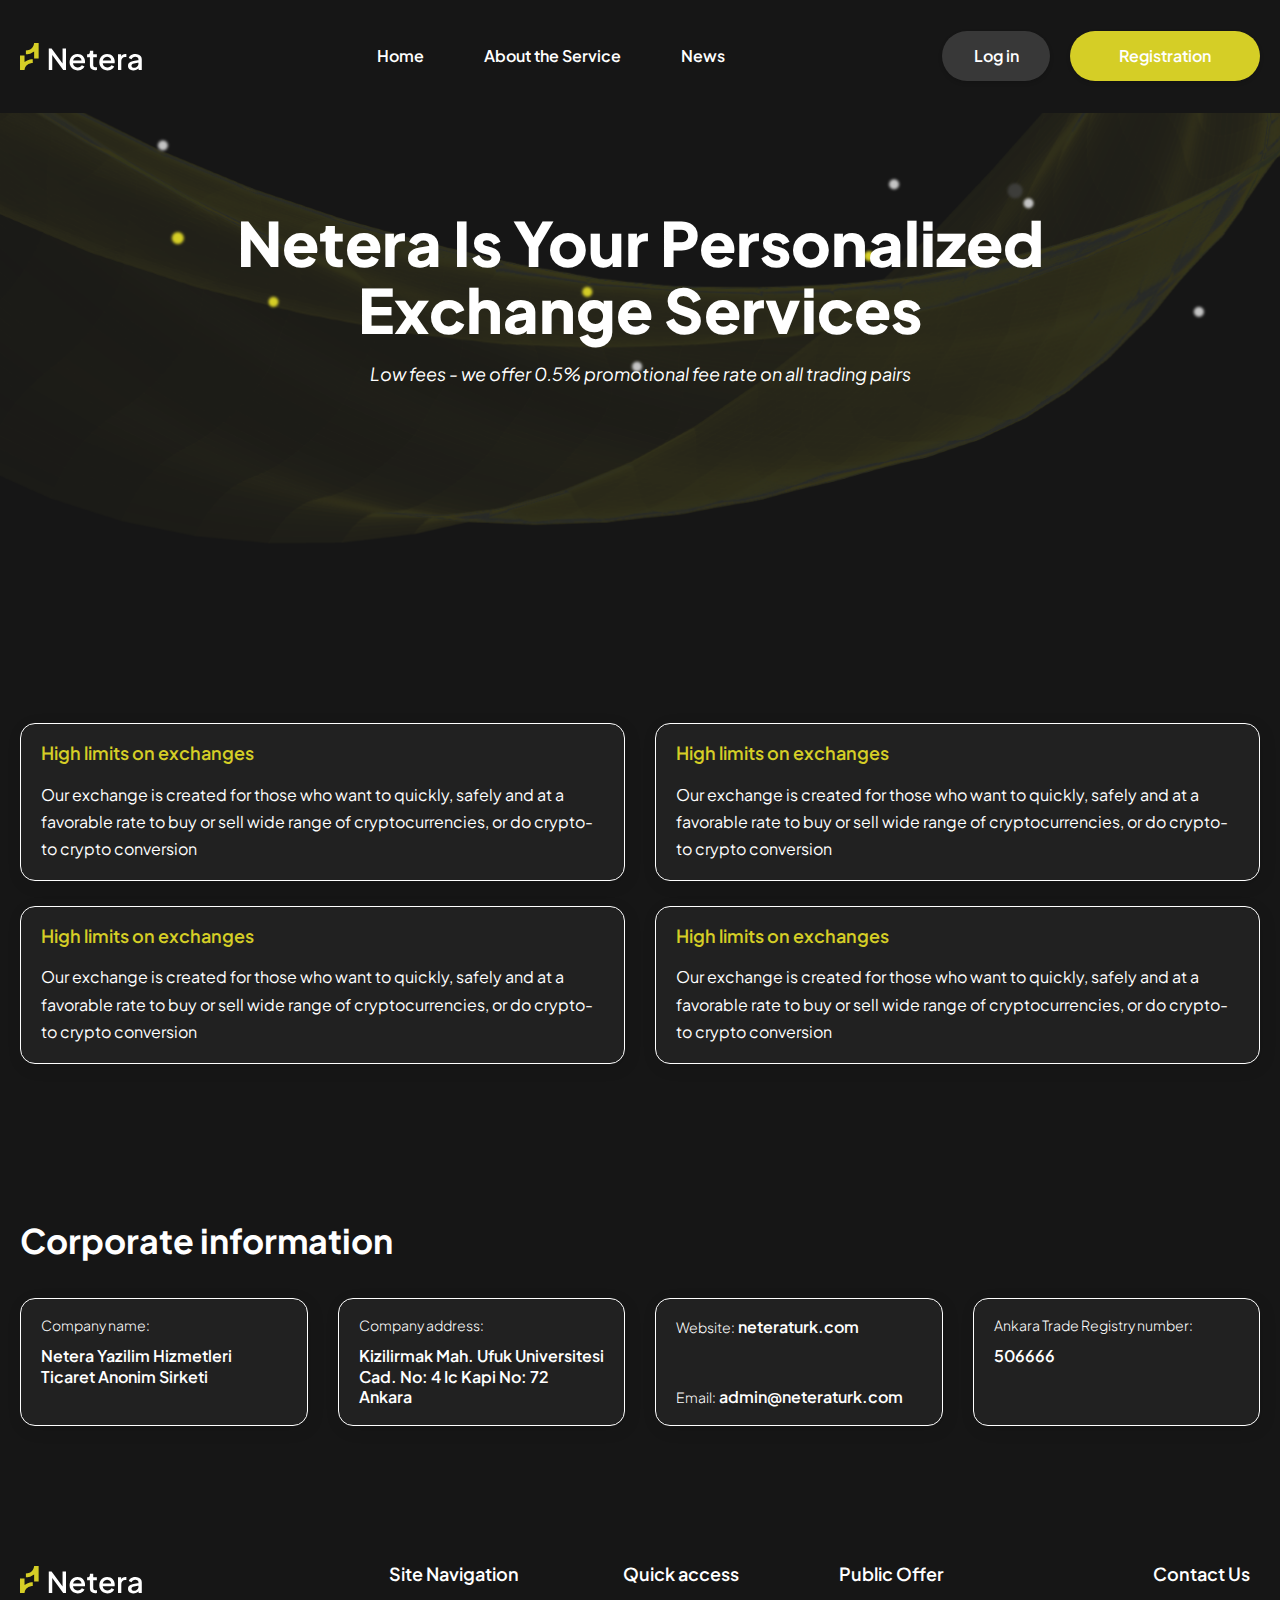
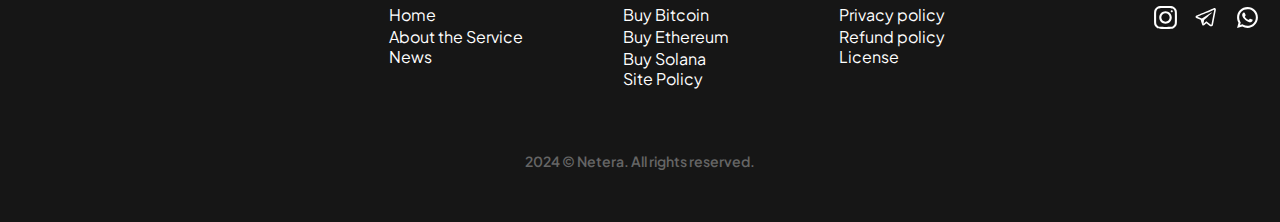
==== about.html @ 4fa1f3eb "first commit" ====
<!DOCTYPE html>

<head>
    <title>Netera</title>
    <meta name="viewport" content="width=device-width initial-scale=1.0 shrink-to-fit=no" charset="utf-8">
    <meta name="description" content="">

    <link rel="canonical" href="" />
    <link rel="stylesheet" href="assets/css/font.css">
    <link rel="stylesheet" href="assets/css/style.css">
</head>

<body>
    <header class="header nav-block">
        <div class="container">
            <div class="header__wrap w-100 d-flex al-center jc-sb">
                <a class="logo d-flex al-center" href="/">
                    <img src="assets/images/logo/logo.svg" title="" alt="" class="logo-img" />
                </a>
                <div class="menu-wrap">
                    <a href="/index.html" class="logo visible-m">
                        <img src="assets/images/logo/logo.svg" title="" alt="" class="logo-pic">
                    </a>

                    <div class="menu__inner d-flex jc-sb">
                        <nav class="menu">
                            <ul class="menu-list d-flex al-center">
                                <li class="menu-item"><a href="/index.html" class="menu-item__link">Home</a></li>
                                <li class="menu-item"><a href="/about.html" class="menu-item__link">About the
                                        Service</a>
                                </li>
                                <li class="menu-item"><a href="/news.html" class="menu-item__link">News</a></li>
                            </ul>
                        </nav>
                        <div class="header__nav-close header-close">
                            <span class="header__nav-close-line close-line"></span>
                            <span class="header__nav-close-line close-line"></span>
                        </div>
                    </div>
                    <div class="btns-wrap visible-m">
                        <a href="/login.html" class="btn btn-login">
                            Log in
                        </a>
                        <a href="/registration.html" class="btn btn--yellow">
                            Registration
                        </a>
                    </div>
                </div>
                <div class="btns-wrap hidden-m">
                    <a href="/login.html" class="btn btn-login">
                        Log in
                    </a>
                    <a href="/registration.html" class="btn btn--yellow">
                        Registration
                    </a>
                </div>
                <div class="header__burger burger">
                    <span></span>
                </div>
            </div>
        </div>
    </header>

    <main class="page page-about">
        <section class="section section-top">
            <div class="container">
                <div class="section-top__inner">
                    <h1 class="section-top__title">Netera is your personalized
                        exchange services</h1>
                    <div class="section-top__text">
                        Low fees - we offer 0.5% promotional fee rate on all trading pairs
                    </div>
                </div>
            </div>
        </section>

        <section class="section section-info">
            <div class="container">
                <div class="section-info__inner info-wrap">
                    <div class="info-item card-transparent">
                        <div class="info-item__title">
                            High limits on exchanges
                        </div>
                        <div class="info-item__text">
                            Our exchange is created for those who want to quickly, safely and at a favorable rate to buy
                            or sell wide range of cryptocurrencies, or do crypto-to crypto conversion
                        </div>
                    </div>
                    <div class="info-item card-transparent">
                        <div class="info-item__title">
                            High limits on exchanges
                        </div>
                        <div class="info-item__text">
                            Our exchange is created for those who want to quickly, safely and at a favorable rate to buy
                            or sell wide range of cryptocurrencies, or do crypto-to crypto conversion
                        </div>
                    </div>
                    <div class="info-item card-transparent">
                        <div class="info-item__title">
                            High limits on exchanges
                        </div>
                        <div class="info-item__text">
                            Our exchange is created for those who want to quickly, safely and at a favorable rate to buy
                            or sell wide range of cryptocurrencies, or do crypto-to crypto conversion
                        </div>
                    </div>
                    <div class="info-item card-transparent">
                        <div class="info-item__title">
                            High limits on exchanges
                        </div>
                        <div class="info-item__text">
                            Our exchange is created for those who want to quickly, safely and at a favorable rate to buy
                            or sell wide range of cryptocurrencies, or do crypto-to crypto conversion
                        </div>
                    </div>
                </div>
            </div>
        </section>


        <section class="section section-company-info">
            <div class="container">
                <div class="section-company-info__inner">
                    <div class="title-wrap">
                        <div class="title">
                            Corporate information
                        </div>
                    </div>
                    <div class="company-info-wrap">
                        <div class="company-info-item card-transparent">
                            <span class="company-info-item__title">
                                Company name:
                            </span>
                            Netera Yazilim Hizmetleri
                            Ticaret Anonim Sirketi
                        </div>
                        <div class="company-info-item card-transparent">
                            <span class="company-info-item__title">
                                Company address:
                            </span>
                            Kizilirmak Mah. Ufuk Universitesi Cad. No: 4 Ic Kapi No: 72 Ankara
                        </div>
                        <div class="company-info-item card-transparent">
                            <p> <span class="company-info-item__title">Website:</span> neteraturk.com</p>
                            <p> <span class="company-info-item__title">Email:</span> admin@neteraturk.com</p>
                        </div>
                        <div class="company-info-item card-transparent">
                            <span class="company-info-item__title">
                                Ankara Trade Registry number:
                            </span>
                            506666
                        </div>
                    </div>
                </div>
            </div>
        </section>
    </main>

    <footer>
        <div class="container">
            <div class="footer__wrap w-100 d-flex jc-sb">
                <a class="logo" href="/">
                    <img src="assets/images/logo/logo.svg" title="" alt="" class="logo-img" />
                </a>
                <div class="footer__inner d-flex jc-sb">
                    <div class="footer-menu">
                        <div class="footer-menu__title">
                            Site Navigation
                        </div>
                        <ul class="menu-lis">
                            <li class="menu-item"><a href="/index.html" class="menu-item__link">Home</a></li>
                            <li class="menu-item"><a href="/about.html" class="menu-item__link">About the Service</a>
                            </li>
                            <li class="menu-item"><a href="/news.html" class="menu-item__link">News</a></li>
                        </ul>
                    </div>
                    <div class="footer-menu">
                        <div class="footer-menu__title">
                            Quick access
                        </div>
                        <ul class="menu-lis">
                            <li class="menu-item"><a href="" class="menu-item__link"> Buy Bitcoin</a></li>
                            <li class="menu-item"><a href="" class="menu-item__link"> Buy Ethereum</a></li>
                            <li class="menu-item"><a href="" class="menu-item__link"> Buy Solana</a></li>
                            <li class="menu-item"><a href="" class="menu-item__link">Site Policy</a></li>
                        </ul>
                    </div>
                    <div class="footer-menu">
                        <div class="footer-menu__title">
                            Public Offer
                        </div>
                        <ul class="menu-list">
                            <li class="menu-item"><a href="" class="menu-item__link">Privacy policy</a></li>
                            <li class="menu-item"><a href="" class="menu-item__link">Refund policy</a></li>
                            <li class="menu-item"><a href="" class="menu-item__link">License</a></li>
                        </ul>
                    </div>
                </div>
                <div class="socials-links">
                    <div class="socials-links__title footer-menu__title">
                        Contact Us
                    </div>
                    <div class="socials-links__inner d-flex">
                        <a target="_blank" href="" class="social-link__item">
                            <svg width="25" height="25" viewBox="0 0 25 25" fill="none"
                                xmlns="http://www.w3.org/2000/svg">
                                <path fill-rule="evenodd" clip-rule="evenodd"
                                    d="M12.5 18.75C15.9518 18.75 18.75 15.9518 18.75 12.5C18.75 9.04822 15.9518 6.25 12.5 6.25C9.04822 6.25 6.25 9.04822 6.25 12.5C6.25 15.9518 9.04822 18.75 12.5 18.75ZM12.5 16.6667C14.8011 16.6667 16.6667 14.8011 16.6667 12.5C16.6667 10.1988 14.8011 8.33333 12.5 8.33333C10.1988 8.33333 8.33333 10.1988 8.33333 12.5C8.33333 14.8011 10.1988 16.6667 12.5 16.6667Z"
                                     />
                                <path
                                    d="M18.7499 5.20837C18.1746 5.20837 17.7083 5.67475 17.7083 6.25004C17.7083 6.82533 18.1746 7.29171 18.7499 7.29171C19.3252 7.29171 19.7916 6.82533 19.7916 6.25004C19.7916 5.67475 19.3252 5.20837 18.7499 5.20837Z"
                                     />
                                <path fill-rule="evenodd" clip-rule="evenodd"
                                    d="M1.72296 4.45419C1.04175 5.79114 1.04175 7.5413 1.04175 11.0416V13.9583C1.04175 17.4586 1.04175 19.2088 1.72296 20.5457C2.32216 21.7217 3.27829 22.6779 4.45431 23.277C5.79126 23.9583 7.54143 23.9583 11.0417 23.9583H13.9584C17.4587 23.9583 19.2089 23.9583 20.5458 23.277C21.7219 22.6779 22.678 21.7217 23.2772 20.5457C23.9584 19.2088 23.9584 17.4586 23.9584 13.9583V11.0416C23.9584 7.5413 23.9584 5.79114 23.2772 4.45419C22.678 3.27817 21.7219 2.32204 20.5458 1.72283C19.2089 1.04163 17.4587 1.04163 13.9584 1.04163H11.0417C7.54143 1.04163 5.79126 1.04163 4.45431 1.72283C3.27829 2.32204 2.32216 3.27817 1.72296 4.45419ZM13.9584 3.12496H11.0417C9.25721 3.12496 8.04409 3.12658 7.10641 3.20319C6.19304 3.27781 5.72596 3.41307 5.40012 3.57909C4.61611 3.97857 3.9787 4.61599 3.57922 5.4C3.4132 5.72583 3.27794 6.19292 3.20331 7.10629C3.12671 8.04397 3.12508 9.25708 3.12508 11.0416V13.9583C3.12508 15.7429 3.12671 16.9559 3.20331 17.8936C3.27794 18.807 3.4132 19.2741 3.57922 19.6C3.9787 20.3839 4.61611 21.0213 5.40012 21.4208C5.72596 21.5868 6.19304 21.7221 7.10641 21.7967C8.04409 21.8733 9.25721 21.875 11.0417 21.875H13.9584C15.743 21.875 16.956 21.8733 17.8937 21.7967C18.8072 21.7221 19.2742 21.5868 19.6001 21.4208C20.384 21.0213 21.0214 20.3839 21.4209 19.6C21.587 19.2741 21.7223 18.807 21.7969 17.8936C21.8734 16.9559 21.8751 15.7429 21.8751 13.9583V11.0416C21.8751 9.25708 21.8734 8.04397 21.7969 7.10629C21.7223 6.19292 21.587 5.72583 21.4209 5.4C21.0214 4.61599 20.384 3.97857 19.6001 3.57909C19.2742 3.41307 18.8072 3.27781 17.8937 3.20319C16.956 3.12658 15.743 3.12496 13.9584 3.12496Z"
                                     />
                            </svg>

                        </a>
                        <a target="_blank" href="" class="social-link__item">
                            <svg width="25" height="25" viewBox="0 0 25 25" fill="none"
                                xmlns="http://www.w3.org/2000/svg">
                                <path
                                    d="M20.3675 3.12194C20.105 3.13415 19.8579 3.21044 19.6381 3.29589H19.6351C19.4123 3.38439 18.3533 3.82995 16.7451 4.50438C15.1368 5.18187 13.0494 6.06078 10.9772 6.93358C6.83906 8.67614 2.77106 10.3912 2.77106 10.3912L2.81989 10.3729C2.81989 10.3729 2.53913 10.4645 2.24616 10.6659C2.09662 10.7635 1.93183 10.8978 1.7884 11.1084C1.64496 11.319 1.529 11.6424 1.57172 11.9751C1.64191 12.5397 2.00812 12.8784 2.27057 13.0646C2.53608 13.2538 2.78937 13.3423 2.78937 13.3423H2.79548L6.61017 14.6271C6.78107 15.1764 7.77289 18.4357 8.01093 19.1864C8.15131 19.635 8.28864 19.9158 8.45954 20.1294C8.54194 20.2392 8.63959 20.3308 8.75556 20.404C8.80134 20.4315 8.85016 20.4529 8.89899 20.4712C8.91425 20.4803 8.92951 20.4834 8.94782 20.4864L8.90815 20.4773C8.92035 20.4803 8.92951 20.4895 8.93866 20.4925C8.96918 20.5017 8.99054 20.5048 9.03022 20.5109C9.63447 20.694 10.1197 20.3186 10.1197 20.3186L10.1472 20.2972L12.3994 18.2464L16.1744 21.1426L16.2598 21.1792C17.0472 21.524 17.8437 21.3318 18.2648 20.993C18.689 20.6512 18.8538 20.2148 18.8538 20.2148L18.8813 20.1446L21.7988 5.20019C21.8812 4.83092 21.9025 4.48607 21.811 4.15038C21.7194 3.81469 21.4844 3.50036 21.2006 3.33251C20.9138 3.16161 20.6299 3.10973 20.3675 3.12194ZM20.2882 4.72411C20.2851 4.77294 20.2943 4.76684 20.2729 4.86144V4.8706L17.3829 19.6594C17.3707 19.6808 17.3493 19.7266 17.2913 19.7723C17.2303 19.8212 17.1815 19.8517 16.9282 19.751L12.3109 16.2109L9.52155 18.753L10.1075 15.0116C10.1075 15.0116 17.3402 8.27025 17.6514 7.98034C17.9627 7.69042 17.859 7.62938 17.859 7.62938C17.8803 7.27538 17.389 7.52563 17.389 7.52563L7.87665 13.4186L7.8736 13.4033L3.31428 11.8683V11.8652C3.31122 11.8652 3.30512 11.8622 3.30207 11.8622C3.30512 11.8622 3.32648 11.853 3.32648 11.853L3.3509 11.8408L3.37531 11.8317C3.37531 11.8317 7.44636 10.1166 11.5845 8.37401C13.6567 7.50121 15.7441 6.6223 17.3493 5.94481C18.9545 5.27038 20.1417 4.77599 20.2088 4.74853C20.2729 4.72411 20.2424 4.72411 20.2882 4.72411Z"
                                     />
                            </svg>

                        </a>
                        <a target="_blank" href="" class="social-link__item">
                            <svg width="25" height="25" viewBox="0 0 25 25" fill="none"
                                xmlns="http://www.w3.org/2000/svg">
                                <g clip-path="url(#clip0_49_13)">
                                    <path
                                        d="M7.55514 19.2646L8.30931 19.7052C9.58112 20.447 11.0276 20.8364 12.4999 20.8334C14.1481 20.8334 15.7593 20.3446 17.1297 19.429C18.5001 18.5133 19.5682 17.2118 20.1989 15.6891C20.8297 14.1664 20.9947 12.4908 20.6731 10.8743C20.3516 9.25778 19.5579 7.77292 18.3925 6.60748C17.2271 5.44205 15.7422 4.64837 14.1257 4.32683C12.5092 4.00529 10.8336 4.17031 9.3109 4.80104C7.78819 5.43177 6.4867 6.49988 5.57102 7.87029C4.65534 9.2407 4.1666 10.8519 4.1666 12.5C4.1666 13.9959 4.55931 15.4302 5.29577 16.6917L5.73535 17.4459L5.05514 19.9469L7.55514 19.2646ZM2.08743 22.9167L3.49577 17.7417C2.56778 16.1509 2.08024 14.3417 2.08327 12.5C2.08327 6.74692 6.74681 2.08337 12.4999 2.08337C18.2531 2.08337 22.9166 6.74692 22.9166 12.5C22.9166 18.2532 18.2531 22.9167 12.4999 22.9167C10.6591 22.9197 8.85062 22.4325 7.26035 21.5052L2.08743 22.9167ZM8.74056 7.61254C8.88014 7.60212 9.02077 7.60212 9.16035 7.60837C9.2166 7.61254 9.27285 7.61879 9.3291 7.62504C9.49472 7.64379 9.67702 7.74483 9.73847 7.88442C10.0489 8.58858 10.351 9.29796 10.6426 10.0094C10.7072 10.1677 10.6687 10.3709 10.5458 10.5688C10.4612 10.7026 10.3698 10.832 10.2718 10.9563C10.1541 11.1073 9.90097 11.3844 9.90097 11.3844C9.90097 11.3844 9.79785 11.5073 9.83743 11.6605C9.85202 11.7188 9.89993 11.8032 9.94368 11.874L10.0051 11.973C10.2718 12.4177 10.6301 12.8688 11.0676 13.2938C11.1926 13.4146 11.3145 13.5386 11.4458 13.6542C11.9333 14.0844 12.4853 14.4355 13.0812 14.6959L13.0864 14.698C13.1749 14.7365 13.2197 14.7573 13.3489 14.8125C13.4135 14.8396 13.4801 14.8636 13.5478 14.8813C13.6178 14.8991 13.6915 14.8958 13.7596 14.8716C13.8276 14.8475 13.887 14.8038 13.9301 14.7459C14.6843 13.8323 14.7531 13.773 14.7593 13.773V13.775C14.8117 13.7262 14.8739 13.6891 14.9419 13.6663C15.0098 13.6434 15.0818 13.6354 15.1531 13.6427C15.2156 13.6469 15.2791 13.6584 15.3374 13.6844C15.8906 13.9375 16.7958 14.3323 16.7958 14.3323L17.402 14.6042C17.5041 14.6532 17.5968 14.7688 17.5999 14.8802C17.6041 14.95 17.6103 15.0625 17.5864 15.2688C17.5531 15.5386 17.4718 15.8625 17.3906 16.0323C17.3349 16.1482 17.2611 16.2544 17.1718 16.3469C17.0667 16.4573 16.9516 16.5577 16.8281 16.6469C16.7853 16.6791 16.7419 16.7103 16.6978 16.7407C16.5683 16.8229 16.4352 16.8993 16.2989 16.9698C16.0307 17.1123 15.7345 17.1941 15.4312 17.2094C15.2385 17.2198 15.0458 17.2344 14.852 17.224C14.8437 17.224 14.2603 17.1334 14.2603 17.1334C12.7794 16.7438 11.4097 16.0141 10.2603 15.0021C10.0249 14.7948 9.80722 14.5719 9.58431 14.35C8.65722 13.4282 7.95722 12.4334 7.53222 11.4938C7.31469 11.0326 7.19719 10.5307 7.18743 10.0209C7.18314 9.38843 7.38988 8.77261 7.77493 8.27087C7.85097 8.17296 7.92285 8.07087 8.04681 7.95317C8.1791 7.82817 8.26243 7.7615 8.35306 7.71567C8.47355 7.65528 8.605 7.61985 8.73952 7.6115L8.74056 7.61254Z"
                                         />
                                </g>
                                <defs>
                                    <clipPath id="clip0_49_13">
                                        <rect width="25" height="25"  />
                                    </clipPath>
                                </defs>
                            </svg>
                        </a>
                    </div>
                </div>
            </div>
            <div class="copyrights">
                2024 © Netera. All rights reserved.
            </div>
        </div>
    </footer>


    <script src="https://ajax.googleapis.com/ajax/libs/jquery/2.2.0/jquery.min.js"></script>
    <script type="text/javascript" src="assets/js/script.js"></script>

</body>

</html>
---- assets/css/font.css ----
/* plus-jakarta-sans-300 - latin */
@font-face {
  font-display: swap; /* Check https://developer.mozilla.org/en-US/docs/Web/CSS/@font-face/font-display for other options. */
  font-family: 'Plus Jakarta Sans';
  font-style: normal;
  font-weight: 300;
  src: url('../fonts/plus-jakarta-sans-v8-latin-300.woff2') format('woff2'); /* Chrome 36+, Opera 23+, Firefox 39+, Safari 12+, iOS 10+ */
}
/* plus-jakarta-sans-300italic - latin */
@font-face {
  font-display: swap; /* Check https://developer.mozilla.org/en-US/docs/Web/CSS/@font-face/font-display for other options. */
  font-family: 'Plus Jakarta Sans';
  font-style: italic;
  font-weight: 300;
  src: url('../fonts/plus-jakarta-sans-v8-latin-300italic.woff2') format('woff2'); /* Chrome 36+, Opera 23+, Firefox 39+, Safari 12+, iOS 10+ */
}
/* plus-jakarta-sans-regular - latin */
@font-face {
  font-display: swap; /* Check https://developer.mozilla.org/en-US/docs/Web/CSS/@font-face/font-display for other options. */
  font-family: 'Plus Jakarta Sans';
  font-style: normal;
  font-weight: 400;
  src: url('../fonts/plus-jakarta-sans-v8-latin-regular.woff2') format('woff2'); /* Chrome 36+, Opera 23+, Firefox 39+, Safari 12+, iOS 10+ */
}
/* plus-jakarta-sans-italic - latin */
@font-face {
  font-display: swap; /* Check https://developer.mozilla.org/en-US/docs/Web/CSS/@font-face/font-display for other options. */
  font-family: 'Plus Jakarta Sans';
  font-style: italic;
  font-weight: 400;
  src: url('../fonts/plus-jakarta-sans-v8-latin-italic.woff2') format('woff2'); /* Chrome 36+, Opera 23+, Firefox 39+, Safari 12+, iOS 10+ */
}
/* plus-jakarta-sans-500 - latin */
@font-face {
  font-display: swap; /* Check https://developer.mozilla.org/en-US/docs/Web/CSS/@font-face/font-display for other options. */
  font-family: 'Plus Jakarta Sans';
  font-style: normal;
  font-weight: 500;
  src: url('../fonts/plus-jakarta-sans-v8-latin-500.woff2') format('woff2'); /* Chrome 36+, Opera 23+, Firefox 39+, Safari 12+, iOS 10+ */
}
/* plus-jakarta-sans-600 - latin */
@font-face {
  font-display: swap; /* Check https://developer.mozilla.org/en-US/docs/Web/CSS/@font-face/font-display for other options. */
  font-family: 'Plus Jakarta Sans';
  font-style: normal;
  font-weight: 600;
  src: url('../fonts/plus-jakarta-sans-v8-latin-600.woff2') format('woff2'); /* Chrome 36+, Opera 23+, Firefox 39+, Safari 12+, iOS 10+ */
}
/* plus-jakarta-sans-700 - latin */
@font-face {
  font-display: swap; /* Check https://developer.mozilla.org/en-US/docs/Web/CSS/@font-face/font-display for other options. */
  font-family: 'Plus Jakarta Sans';
  font-style: normal;
  font-weight: 700;
  src: url('../fonts/plus-jakarta-sans-v8-latin-700.woff2') format('woff2'); /* Chrome 36+, Opera 23+, Firefox 39+, Safari 12+, iOS 10+ */
}
/* plus-jakarta-sans-700italic - latin */
@font-face {
  font-display: swap; /* Check https://developer.mozilla.org/en-US/docs/Web/CSS/@font-face/font-display for other options. */
  font-family: 'Plus Jakarta Sans';
  font-style: italic;
  font-weight: 700;
  src: url('../fonts/plus-jakarta-sans-v8-latin-700italic.woff2') format('woff2'); /* Chrome 36+, Opera 23+, Firefox 39+, Safari 12+, iOS 10+ */
}
/* plus-jakarta-sans-800 - latin */
@font-face {
  font-display: swap; /* Check https://developer.mozilla.org/en-US/docs/Web/CSS/@font-face/font-display for other options. */
  font-family: 'Plus Jakarta Sans';
  font-style: normal;
  font-weight: 800;
  src: url('../fonts/plus-jakarta-sans-v8-latin-800.woff2') format('woff2'); /* Chrome 36+, Opera 23+, Firefox 39+, Safari 12+, iOS 10+ */
}
---- assets/css/style.css ----
@charset "UTF-8";
* {
  -webkit-box-sizing: border-box;
          box-sizing: border-box;
  outline: none;
}

html {
  width: 100%;
  scroll-behavior: smooth;
}

body {
  width: 100%;
  margin: 0;
  overflow-x: hidden;
  font-family: 'Plus Jakarta Sans';
  font-size: 16px;
  font-weight: 400;
  line-height: 20.16px;
  color: #FFFFFF;
  background-color: #161616;
}

ul {
  margin: 0;
  padding: 0;
}

ul li {
  margin: 0;
  padding: 0;
  list-style-type: none;
}

h1,
h2 {
  margin: 0;
}

a {
  text-decoration: none;
  outline: none;
  width: -webkit-fit-content;
  width: -moz-fit-content;
  width: fit-content;
  cursor: pointer;
}

input {
  -webkit-appearance: none;
}

input::-webkit-outer-spin-button,
input::-webkit-inner-spin-button {
  -webkit-appearance: none;
  margin: 0;
}

p {
  margin: 0;
}

img {
  max-width: 100%;
  height: auto;
  display: block;
}

h1,
h2,
h3 {
  margin: 0;
}

/* common */
.container {
  width: 100%;
  max-width: 1280px;
  margin: 0 auto;
  padding: 0 20px;
}

.section {
  padding: 78px 0;
  margin: -1px;
}

.theme-light {
  background-color: #F7F8F9;
  color: #000000;
}

.theme-colored {
  background-color: #f7f8f9;
  color: #000000;
}

.d-flex {
  display: -webkit-box;
  display: -ms-flexbox;
  display: flex;
  -ms-flex-wrap: wrap;
  flex-wrap: wrap;
}

.al-center {
  align-items: center;
  -webkit-box-align: center;
  -ms-flex-align: center;
}

.jc-sb {
  justify-content: space-between;
  -webkit-box-pack: justify;
  -ms-flex-pack: justify;
}

.jc-center {
  justify-content: center;
  -webkit-box-pack: center;
  -ms-flex-pack: center;
}

.jc-end {
  -webkit-box-pack: end;
  -ms-flex-pack: end;
  justify-content: flex-end;
}

.w-100 {
  width: 100%;
}

.visible-m {
  display: none !important;
}

.title-wrap {
  margin-bottom: 35px;
}

.title {
  font-size: 34px;
  font-weight: 700;
  line-height: 42.84px;
  font-size: 30px;
  font-size: max(1.875rem, min(2.74vw, 2.125rem));
  line-height: 130%;
}

.subtitle {
  font-size: 14px;
  font-style: italic;
  font-weight: 700;
  line-height: 17.64px;
  text-align: center;
  color: #D5CE26;
  border: none;
  border-radius: 15px;
  padding: 6px;
  width: 190px;
  margin-bottom: 22px;
  background-color: #DBD99396;
}

/* .btn-wrap {
    padding: 40px 0 70px;
  } */
.btn {
  font-size: 16px;
  font-weight: 600;
  line-height: 20.16px;
  text-align: center;
  padding: 15px 30px;
  border: none;
  border-radius: 40px;
  width: -webkit-fit-content;
  width: -moz-fit-content;
  width: fit-content;
  cursor: pointer;
  -webkit-transition: all 0.2s;
  transition: all 0.2s;
  display: -webkit-box;
  display: -ms-flexbox;
  display: flex;
  -webkit-box-pack: center;
      -ms-flex-pack: center;
          justify-content: center;
  -webkit-box-align: center;
      -ms-flex-align: center;
          align-items: center;
  overflow: hidden;
  text-overflow: ellipsis;
  white-space: nowrap;
  color: #FFFFFF;
  background-color: #161616;
  -webkit-box-shadow: 0px 2px 4px 0px #00000024;
          box-shadow: 0px 2px 4px 0px #00000024;
  min-width: 190px;
}

.btn--yellow {
  color: #FFFFFF;
  background-color: #D5CE26;
  -webkit-box-shadow: 0px 2px 4px 0px #00000024;
          box-shadow: 0px 2px 4px 0px #00000024;
}

.btn:hover {
  opacity: 0.8;
}

.btn:hover {
  opacity: 0.7;
}

/* common */
/* header */
header {
  position: fixed;
  z-index: 999;
  width: 100%;
  background-color: #161616;
  padding: 32px 0;
}

.logo-img {
  width: 160px;
}

.menu-wrap {
  max-width: 740px;
}

.menu-item:not(:last-child) {
  margin-right: 60px;
}

.menu-item a {
  font-size: 16px;
  font-weight: 600;
  line-height: 20.16px;
  color: #FFFFFF;
  padding: 8px 0;
  display: block;
}

.menu-item a:hover,
.menu-item a.active {
  color: #D5CE26;
}

header .btns-wrap {
  max-width: 318px;
  margin-left: 20px;
  display: -webkit-box;
  display: -ms-flexbox;
  display: flex;
}

.btn-login {
  min-width: 108px;
  background-color: #FFFFFF26;
  margin-right: 20px;
}

/*burger*/
.header__burger {
  display: none;
  width: 48px;
  height: 48px;
  position: relative;
}

.header__burger span {
  position: absolute;
  width: 48px;
  height: 1px;
  background: transparent;
  top: 50%;
  left: 0;
}

.header__burger span:before,
.header__burger span:after {
  content: "";
  width: 48px;
  height: 1px;
  background: #FFFFFF;
  position: absolute;
  left: 0;
}

.header__burger span:before {
  top: -9px;
}

.header__burger span:after {
  bottom: -9px;
}

.header-close {
  display: none;
  width: 30px;
  height: 30px;
  position: absolute;
  top: 36px;
  right: 30px;
  z-index: 11;
  cursor: pointer;
}

.close-line {
  display: block;
  width: 100%;
  height: 1px;
  background-color: #ffffff;
  position: absolute;
  top: 50%;
}

.close-line:first-child {
  -webkit-transform: translateY(-50%) rotate(45deg);
  transform: translateY(-50%) rotate(45deg);
}

.close-line:last-child {
  -webkit-transform: translateY(-50%) rotate(-45deg);
  transform: translateY(-50%) rotate(-45deg);
}

/*==========================page-main===================*/
.section-top {
  padding-bottom: 260px;
  padding-top: 210px;
  background: url(../images/main-page/top-back.png) center no-repeat;
  background-size: cover;
}
.section-top .col-59 img {
  margin-left: auto;
}

.page:not(.page-main) .section-top {
  padding-bottom: 260px;
  padding-top: 210px;
  background: url(../images/top-back.png) center no-repeat;
  background-size: cover;
}

.section-top__title {
  font-size: 61px;
  font-weight: 800;
  line-height: 60.78px;
  color: #FFFFFF;
  text-transform: capitalize;
  font-size: 61px;
  font-size: max(2.20rem, min(4.9vw, 3.82rem));
  line-height: 110%;
}

.section-top__text {
  margin-top: 20px;
  font-size: 20px;
  font-style: italic;
  font-weight: 400;
  line-height: 25.2px;
  font-size: 20px;
  font-size: max(1.125rem, min(1.25vw, 1.25rem));
  line-height: 125%;
}

.btn--crypto {
  margin-top: 48px;
  position: relative;
  padding-right: 60px;
  position: relative;
}
.btn--crypto::after {
  position: absolute;
  display: inline-block;
  content: "";
  width: 40px;
  height: 40px;
  left: auto;
  right: 5px;
  top: 5px;
}
.btn--crypto::after {
  background: url(../images/main-page/bitcoin.svg) center no-repeat;
  background-size: auto;
  border-radius: 50%;
}

.customers__wrap {
  margin-top: 52px;
  gap: 19px;
}

.customers__text {
  font-size: 16px;
  font-weight: 600;
  line-height: 20.16px;
}

.section-tizers {
  padding-top: 0;
  padding-bottom: 0;
}

.tizers-wrap {
  -webkit-transform: translateY(-50%);
          transform: translateY(-50%);
  display: grid;
  gap: 30px;
  grid-template-columns: repeat(auto-fit, minmax(350px, 1fr));
}

.card {
  background: #FFFFFF75;
  -webkit-backdrop-filter: blur(20px);
          backdrop-filter: blur(20px);
  padding: 38px 24px;
  border-radius: 15px;
  -webkit-box-shadow: 2px 4px 15.6px 0px #0000001A;
  box-shadow: 2px 4px 15.6px 0px #0000001A;
}

.tizer-item {
  display: -webkit-box;
  display: -ms-flexbox;
  display: flex;
  -webkit-box-orient: vertical;
  -webkit-box-direction: normal;
      -ms-flex-direction: column;
          flex-direction: column;
}

.tizer-item__title {
  font-size: 18px;
  font-weight: 600;
  line-height: 22.68px;
  margin-top: 14px;
}

.tizer-item__text {
  font-size: 14px;
  font-weight: 300;
  line-height: 23.66px;
  margin-top: 13px;
}

.table-courses {
  width: 100%;
  border-spacing: 0 10px;
  border-collapse: separate;
}
.table-courses tbody tr {
  width: 100%;
  -webkit-transition: -webkit-box-shadow 300ms cubic-bezier(0.4, 0, 0.2, 1) 0ms;
  transition: -webkit-box-shadow 300ms cubic-bezier(0.4, 0, 0.2, 1) 0ms;
  transition: box-shadow 300ms cubic-bezier(0.4, 0, 0.2, 1) 0ms;
  transition: box-shadow 300ms cubic-bezier(0.4, 0, 0.2, 1) 0ms, -webkit-box-shadow 300ms cubic-bezier(0.4, 0, 0.2, 1) 0ms;
  color: black;
  background: white;
  -webkit-box-shadow: #e2e8f0 0px 1px 0px;
          box-shadow: #e2e8f0 0px 1px 0px;
  border-radius: 16px;
}
.table-courses td {
  background-color: #ffffff;
  padding: 16px;
  font-size: 16px;
  line-height: 19px;
  font-weight: normal;
  color: rgba(0, 0, 0, 0.87);
  letter-spacing: 0.01071em;
  display: table-cell;
  vertical-align: inherit;
  border-bottom: 1px solid #e0e0e0;
  text-align: left;
  border: none;
}
.table-courses td:first-child {
  border-top-left-radius: 16px;
  border-bottom-left-radius: 16px;
}
.table-courses td:not(:first-child) {
  text-align: center;
}
.table-courses td:nth-child(3) {
  display: -webkit-box;
  display: -ms-flexbox;
  display: flex;
  -webkit-box-pack: center;
      -ms-flex-pack: center;
          justify-content: center;
}
.table-courses th:not(:first-child) {
  text-align: center;
}
.table-courses td:last-child {
  border-bottom-right-radius: 16px;
  border-top-right-radius: 16px;
}

.table-courses__title {
  font-size: 18px;
  font-weight: 400;
  line-height: 22.68px;
  text-align: center;
  color: #A7A7A7;
  text-align: left;
  padding: 19px 0;
}

.table-courses__pic-wrap {
  max-width: 40px;
}

.table-courses__name-inner {
  margin-left: 16px;
  font-size: 16px;
  line-height: 19px;
  font-weight: normal;
  letter-spacing: 0.01071em;
  color: #64748b;
  display: -webkit-box;
  display: -ms-flexbox;
  display: flex;
  -webkit-box-orient: vertical;
  -webkit-box-direction: normal;
      -ms-flex-direction: column;
          flex-direction: column;
  -webkit-box-pack: justify;
      -ms-flex-pack: justify;
          justify-content: space-between;
}
.table-courses__name-inner span {
  margin-right: 0px;
  font-size: 23px;
  display: block;
  color: #000000;
}

.table-courses__price {
  margin: 0px;
  font-size: 18px;
  line-height: normal;
  color: inherit;
  letter-spacing: 0.00938em;
  font-weight: 600;
}

.table-courses__dinamic {
  margin: 0px;
  font-size: 18px;
  line-height: normal;
  letter-spacing: 0.00938em;
  font-weight: 600;
  width: -webkit-fit-content;
  width: -moz-fit-content;
  width: fit-content;
  padding: 8px 12px;
  border-radius: 8px;
}
.table-courses__dinamic.green {
  background: #ecfdf5;
  color: #10b981;
}
.table-courses__dinamic.red {
  background: #fef2f2;
  color: #ef4444;
}

.section-courses {
  padding-top: 0;
}
.section-courses .btn {
  margin: 48px auto 0;
}

.col-41 {
  width: 41%;
}

.col-59 {
  width: 59%;
}

.section-exchange .btn {
  min-width: 232px;
  margin-top: 54px;
}

.section-exchange__col.col-59 {
  padding-left: 100px;
}

.section-exchange__text {
  font-size: 16px;
  font-style: italic;
  font-weight: 300;
  line-height: 20.16px;
}
.section-exchange__text p:not(:first-child) {
  margin-top: 16px;
}

.plus-items-wrap {
  margin-top: 30px;
}

.plus-item {
  width: -webkit-fit-content;
  width: -moz-fit-content;
  width: fit-content;
}
.plus-item:not(:last-child) {
  margin-right: 40px;
  position: relative;
}
.plus-item:not(:last-child)::after {
  position: absolute;
  display: inline-block;
  content: "";
  width: 1px;
  height: 15px;
  left: auto;
  right: -13px;
  top: 15px;
}
.plus-item:not(:last-child)::after {
  background-color: #FFFFFF;
}

.plus-item__num {
  font-size: 30px;
  font-weight: 700;
  line-height: 37.8px;
  color: #D5CE26;
}
.plus-item__num span {
  font-size: 16px;
  font-style: italic;
  font-weight: 400;
  line-height: 20.16px;
}

.plus-item__name {
  font-size: 16px;
  font-style: italic;
  font-weight: 400;
  line-height: 20.16px;
  margin-top: 3px;
}

.section-buy .customers__wrap {
  margin-top: 40px;
}
.section-buy .col-59 {
  padding-right: 124px;
}
.section-buy .col-59 .btn {
  margin-top: 54px;
}
.section-buy .col-41 {
  background-color: #ffffff;
  padding: 32px 43px;
  border-radius: 15px;
  -webkit-box-shadow: 4px 4px 8px 0px #0000001A;
          box-shadow: 4px 4px 8px 0px #0000001A;
}
.section-buy .col-41 .btns-wrap {
  margin-top: 15px;
}
.section-buy .col-41 .btn {
  width: 100%;
}
.section-buy .col-41 .btn:not(:first-child) {
  margin-top: 10px;
}

.section-buy__text {
  font-size: 16px;
  font-weight: 400;
  line-height: 20.16px;
}

.section-buy__list-wrap {
  margin-top: 37px;
}

.list-done li {
  min-height: 23px;
  padding-left: 32px;
  position: relative;
}
.list-done li::before {
  position: absolute;
  display: inline-block;
  content: "";
  width: 22px;
  height: 22px;
  left: 0;
  right: auto;
  top: 0;
}
.list-done li::before {
  background: url(../images/main-page/done.svg) center no-repeat;
}
.list-done li:not(:first-child) {
  margin-top: 19px;
}

.partners-wrap {
  display: -webkit-box;
  display: -ms-flexbox;
  display: flex;
  -ms-flex-wrap: wrap;
      flex-wrap: wrap;
  -webkit-box-pack: center;
      -ms-flex-pack: center;
          justify-content: center;
  gap: 20px 40px;
}
.partners-wrap .partner-item {
  width: calc((100% - 200px) / 6);
}

.calculate-buy .input-wrap,
.calculate-buy .result-wrap {
  margin-top: 20px;
}

.select-item,
.input-item {
  display: block;
  position: relative;
}

.select__name,
.input__name,
.result__name {
  margin: 0px 0px 16px;
  font-size: 18px;
  font-weight: 500;
  line-height: normal;
  color: inherit;
  letter-spacing: 0.00938em;
}

.input-item__label,
.select-item__label {
  width: -webkit-fit-content;
  width: -moz-fit-content;
  width: fit-content;
  padding: 4px;
  position: absolute;
  background-color: #ffffff;
  left: 15px;
  top: -15px;
  z-index: 2;
  font-size: 15px;
  font-weight: 300;
  line-height: 1.4375em;
  letter-spacing: 0.00938em;
  display: block;
  pointer-events: none;
  color: #b8c0cc;
  white-space: nowrap;
  text-overflow: ellipsis;
  overflow: hidden;
}

input[type="text"],
input[type="tel"],
input[type="email"],
input[type="password"],
input[type="number"],
input[type="search"],
select,
.new-select {
  font-family: 'Plus Jakarta Sans';
  width: 100%;
  height: 63px;
  border: 0.2px solid #babfcb;
  border-radius: 15px;
  padding: 20px;
  font-size: 16px;
  font-weight: 400;
  line-height: 20.16px;
  font-style: normal;
  color: #ffffff;
}

.new-select {
  padding-left: 66px !important;
  position: relative;
  display: -webkit-box;
  display: -ms-flexbox;
  display: flex;
  -webkit-box-align: center;
      -ms-flex-align: center;
          align-items: center;
}
.new-select::before {
  position: absolute;
  content: "";
  top: calc(50% - 17px);
  left: 20px;
  width: 35px;
  height: 35px;
  background: url(../images/icons/pay/bitcoin.svg) no-repeat center;
  background-size: contain;
}

.theme-light input[type="text"],
.theme-light input[type="tel"],
.theme-light input[type="email"],
.theme-light input[type="password"],
.theme-light input[type="number"],
.theme-light input[type="search"],
.theme-light select,
.theme-light .new-select,
.theme-colored input[type="text"],
.theme-colored input[type="tel"],
.theme-colored input[type="email"],
.theme-colored input[type="password"],
.theme-colored input[type="number"],
.theme-colored input[type="search"],
.theme-colored select,
.theme-colored .new-select {
  color: #000000;
}

.new-select {
  cursor: pointer;
}

.new-select:after {
  content: "";
  display: block;
  position: absolute;
  right: 20px;
  top: 29px;
  width: 0;
  height: 0;
  border-left: 6px solid transparent;
  border-right: 6px solid transparent;
  border-top: 5px solid #757575;
}

.new-select.on:after {
  -webkit-transform: rotate(180deg);
          transform: rotate(180deg);
}

.new-select__list {
  position: absolute;
  right: 0;
  top: 66px;
  border: 0.2px solid #FFFFFF;
  border-radius: 15px;
  -webkit-box-shadow: 2px 4px 15.6px 0px #0000001A;
          box-shadow: 2px 4px 15.6px 0px #0000001A;
  cursor: pointer;
  width: 310px;
  max-height: 206px;
  text-align: left;
  z-index: 4;
  background: #ffffff;
  -webkit-user-select: none;
     -moz-user-select: none;
      -ms-user-select: none;
          user-select: none;
  padding: 12px 16px;
  overflow: auto;
  scrollbar-width: none;
  -ms-overflow-style: none;
}
.new-select__list span {
  padding-left: 46px;
}

.with-search .new-select__list {
  overflow: hidden;
}

.new-select__item {
  padding: 16px 0;
}

input[type="text"] {
  word-wrap: break-word;
  word-break: break-all;
}

input::-webkit-input-placeholder {
  font-size: 16px;
  font-weight: 400;
  line-height: 20.16px;
  font-style: italic;
  color: #ACACAC;
}

input:-ms-input-placeholder {
  font-size: 16px;
  font-weight: 400;
  line-height: 20.16px;
  font-style: italic;
  color: #ACACAC;
}

input::-ms-input-placeholder {
  font-size: 16px;
  font-weight: 400;
  line-height: 20.16px;
  font-style: italic;
  color: #ACACAC;
}

input::placeholder {
  font-size: 16px;
  font-weight: 400;
  line-height: 20.16px;
  font-style: italic;
  color: #ACACAC;
}

.password {
  position: relative;
}

.password-control {
  position: absolute;
  top: 64px;
  right: 24px;
  display: inline-block;
  width: 24px;
  height: 24px;
  background: url(../images/icons/view.svg) 0 0 no-repeat;
}

.password-control.view {
  background: url(../images/icons/view-close.svg) 0 0 no-repeat;
}

.result__name {
  margin: 0 0 6px;
}

.result__inner svg {
  margin: 0 10px;
}

.currency-wrap {
  padding-top: 24px;
  margin-top: 24px;
  border-top: 1px solid #e7eaee;
}

.section-news .btn {
  margin-top: 38px;
}

.currency__title {
  text-align: center;
  font-size: 18px;
  font-weight: 500;
  line-height: normal;
  color: inherit;
  letter-spacing: 0.00938em;
  margin-bottom: 10px;
}

.news-wrap {
  display: grid;
  gap: 65px;
  grid-template-columns: repeat(auto-fit, minmax(350px, 1fr));
}
.news-wrap .news-item__title {
  font-size: 18px;
  font-weight: 600;
  line-height: 22.68px;
  color: #000000;
}
.news-wrap .news-item__prev-text {
  margin-top: 57px;
  font-size: 14px;
  font-weight: 300;
  line-height: 23.66px;
  text-align: left;
  color: #393939;
}

footer {
  padding: 60px 0 50px;
}
footer .footer-menu__title {
  font-size: 18px;
  font-weight: 600;
  line-height: 22.68px;
  margin-bottom: 19px;
}
footer .menu-item a {
  font-size: 16px;
  font-weight: 400;
  line-height: 20.16px;
  padding: 0;
}
footer .menu-item:not(:last-child) {
  margin-top: 2px;
  margin-right: 0;
}

.footer__inner {
  max-width: 688px;
  gap: 100px;
}

.footer-menu {
  width: -webkit-fit-content;
  width: -moz-fit-content;
  width: fit-content;
}

.socials-links {
  width: -webkit-fit-content;
  width: -moz-fit-content;
  width: fit-content;
}
.socials-links svg {
  fill: #ffffff;
}
.socials-links svg:hover {
  fill: #D5CE26;
}

.social-link__item {
  display: -webkit-box;
  display: -ms-flexbox;
  display: flex;
  -webkit-box-pack: center;
      -ms-flex-pack: center;
          justify-content: center;
  -webkit-box-align: center;
      -ms-flex-align: center;
          align-items: center;
}
.social-link__item:not(:last-child) {
  margin-right: 16px;
}

.copyrights {
  font-size: 14px;
  font-weight: 600;
  line-height: 17.64px;
  color: #656565;
  text-align: center;
  margin-top: 64px;
}

/*==========================page-about===================*/
.page-about .section-top__inner {
  max-width: 1000px;
  margin: 0 auto;
}
.page-about .section-top__title,
.page-about .section-top__text {
  text-align: center;
}

.info-wrap {
  display: grid;
  gap: 25px 30px;
  grid-template-columns: repeat(auto-fit, minmax(400px, 1fr));
}

.card-transparent {
  border: 0.2px solid #FFFFFF;
  -webkit-box-shadow: 2px 4px 15.6px 0px #0000001A;
          box-shadow: 2px 4px 15.6px 0px #0000001A;
  background: #FFFFFF0D;
  padding: 18px 20px;
  border-radius: 15px;
}

.info-item__title {
  font-size: 18px;
  font-weight: 600;
  line-height: 22.68px;
  color: #D5CE26;
}

.info-item__text {
  font-size: 16px;
  font-weight: 400;
  line-height: 27.04px;
  margin-top: 16px;
}

.company-info-wrap {
  display: grid;
  gap: 30px;
  grid-template-columns: repeat(auto-fit, minmax(250px, 1fr));
}

.company-info-item {
  font-size: 16px;
  font-weight: 600;
  line-height: 20.16px;
}
.company-info-item .card-transparent {
  padding: 12px 20px;
}
.company-info-item:not(:nth-child(3)) .company-info-item__title {
  display: block;
  margin-bottom: 12px;
}
.company-info-item:nth-child(3) {
  display: -webkit-box;
  display: -ms-flexbox;
  display: flex;
  -webkit-box-orient: vertical;
  -webkit-box-direction: normal;
      -ms-flex-direction: column;
          flex-direction: column;
  -webkit-box-pack: justify;
      -ms-flex-pack: justify;
          justify-content: space-between;
}

.company-info-item__title {
  font-size: 14px;
  font-weight: 300;
  line-height: 17.64px;
}

/*==========================page-login===================*/
.form {
  max-width: -webkit-fit-content;
  max-width: -moz-fit-content;
  max-width: fit-content;
  margin: 0 auto;
}

.form__desc {
  margin-top: 13px;
  font-size: 20px;
  font-style: italic;
  font-weight: 400;
  line-height: 25.2px;
  text-align: center;
  color: #ffffff;
}
.form__desc a {
  color: #D5CE26;
}

.link-decor {
  text-decoration: underline;
  text-underline-offset: 4px;
}

.form {
  max-width: 516px;
}
.form .title {
  text-align: center;
}

.form__inner {
  margin-top: 33px;
  -webkit-box-shadow: 2px 4px 15.6px 0px #0000001A;
          box-shadow: 2px 4px 15.6px 0px #0000001A;
  padding: 20px;
  background: #FFFFFF1A;
  border-radius: 15px;
}
#enterForm .form__inner ~ a {
  display: block;
  margin-left: auto;
  margin-top: 6px;
  font-size: 14px;
  font-style: italic;
  font-weight: 400;
  line-height: 17.64px;
  color: #D5CE26;
  text-underline-offset: 2px;
}

.form__inner .form__inputs-wrap .input-wrap:not(:first-child) {
  margin-top: 6px;
}

.page:not(.page-main) .input-item__label {
  position: relative;
  top: 0;
  left: 0;
  display: inline-block;
  font-size: 18px;
  font-weight: 600;
  line-height: 22.68px;
  text-align: left;
  color: #ffffff;
  margin-bottom: 8px;
  background-color: transparent;
}

.page:not(.page-main) input[type="text"],
.page:not(.page-main) input[type="tel"],
.page:not(.page-main) input[type="email"],
.page:not(.page-main) input[type="password"],
.page:not(.page-main) input[type="number"] {
  border: 0.2px solid #ffffff52;
  background: #FFFFFF0D;
}

.btn-form-wrap {
  margin-top: 20px;
}

.btn_form {
  width: 100%;
  color: #000000;
  padding: 20px 30px;
}

/*==========================page-registration===================*/
#registrationForm.form {
  max-width: 566px;
}
#registrationForm .form__inputs-wrap {
  display: -webkit-box;
  display: -ms-flexbox;
  display: flex;
  -ms-flex-wrap: wrap;
      flex-wrap: wrap;
  -webkit-box-pack: justify;
      -ms-flex-pack: justify;
          justify-content: space-between;
}
#registrationForm .input-wrap {
  width: 100%;
}
#registrationForm .input-wrap:first-child, #registrationForm .input-wrap:nth-child(2) {
  width: calc((100% - 10px) / 2);
}
#registrationForm .input-wrap:nth-child(2) {
  margin-top: 0;
}

.form-consent {
  margin-top: 24px;
  position: relative;
}

.form-consent-inner {
  position: relative;
  min-height: 30px;
  width: -webkit-fit-content;
  width: -moz-fit-content;
  width: fit-content;
}

input.checkbox-input {
  display: none;
  -webkit-appearance: none;
     -moz-appearance: none;
          appearance: none;
  position: absolute;
  border: 0;
}

.consent-checkbox-label {
  width: 100%;
  margin-left: 42px;
  font-size: 14px;
  font-style: italic;
  font-weight: 400;
  line-height: 17.64px;
}

.consent-checkbox-label a {
  display: inline;
  text-decoration: underline;
  text-underline-offset: 3px;
  color: #D5CE26;
}

.consent-checkbox-label::before {
  content: "";
  position: absolute;
  top: 1px;
  left: 0;
  z-index: 1;
  width: 28px;
  height: 27px;
  display: block;
  border: 1px solid #D5CE26;
  border-radius: 5px;
}

.consent-checkbox-label:after {
  content: "";
  display: block;
  position: absolute;
  left: 0px;
  top: 1px;
  width: 30px;
  height: 30px;
  z-index: 1;
  background-image: url(../images/icons/checked.svg);
  background-position: center;
  background-repeat: no-repeat;
  background-size: 100%;
  opacity: 0;
}

input.checkbox-input:checked + .consent-checkbox-label:after {
  opacity: 1;
}

/*==========================page-convert===================*/
header.header-account {
  padding: 14px 0 0 0;
}
header.header-account .menu-item a {
  padding: 24px 0;
}
header.header-account .menu-item:not(:last-child) {
  margin-right: 50px;
}

.header-account .menu-wrap {
  margin-left: 50px;
}

.account__pic-wrap {
  width: 50px;
  margin-left: 12px;
}
.account__pic-wrap img {
  width: 100%;
  height: 100%;
  -o-object-fit: cover;
     object-fit: cover;
}

.account__data {
  display: -webkit-box;
  display: -ms-flexbox;
  display: flex;
  -webkit-box-orient: vertical;
  -webkit-box-direction: normal;
      -ms-flex-direction: column;
          flex-direction: column;
  -webkit-box-pack: justify;
      -ms-flex-pack: justify;
          justify-content: space-between;
}

.account__name {
  font-size: 14px;
  font-weight: 600;
  line-height: 17.64px;
  text-align: right;
  color: #FFFFFF;
}

.account__email {
  font-size: 14px;
  font-weight: 600;
  line-height: 17.64px;
  text-align: right;
  color: #656565;
}

.account__burger {
  position: relative;
  margin-left: 30px;
  width: 30px;
  height: 30px;
  cursor: pointer;
}
.account__burger span {
  -webkit-transition: all 0.3s ease-in-out;
  transition: all 0.3s ease-in-out;
}
header.header-account .account__burger .menu-item a {
  padding: 3px 0;
  margin-left: auto;
}
header.header-account .account__burger .menu-item:not(:last-child) {
  margin-right: 0;
}

.account__burger.opened span {
  top: 50%;
  width: 40px;
  -webkit-transform: rotate(45deg);
          transform: rotate(45deg);
}
.account__burger.opened span::before {
  display: none;
}
.account__burger.opened span:after {
  -webkit-transform: rotate(-90deg);
          transform: rotate(-90deg);
  width: 40px;
  top: 0;
}

.account__burger span {
  position: absolute;
  width: 22px;
  height: 2px;
  background: #FFFFFF;
  top: 50%;
  right: 0;
}

.account__burger span:before,
.account__burger span:after {
  content: "";
  width: 30px;
  height: 2px;
  background: #FFFFFF;
  position: absolute;
  right: 0;
}

.account__burger span:before {
  top: -9px;
}

.account__burger span:after {
  bottom: -9px;
  width: 12px;
}

.account__burger:hover span {
  background: #D5CE26;
}

.account__burger:hover span:after,
.account__burger:hover span:before {
  background: #D5CE26;
}

.account__menu-wrap {
  width: 130px;
  opacity: 0;
  visibility: hidden;
  position: absolute;
  top: 50px;
  right: 0;
  border: 0.2px solid #FFFFFF;
  -webkit-box-shadow: 2px 4px 15.6px 0px #0000001A;
          box-shadow: 2px 4px 15.6px 0px #0000001A;
  background: #0000001A;
  padding: 14px 24px;
  border-radius: 15px;
  -webkit-backdrop-filter: blur(20px);
          backdrop-filter: blur(20px);
}

.account__menu-wrap.opened {
  opacity: 1;
  visibility: visible;
}

.header-bottom {
  background-color: #2E2E2E;
}
.header-bottom .header__wrap {
  padding-right: 60px;
  padding-left: 213px;
}
.header-bottom .menu-item a:not(:last-child) {
  padding: 20px 0;
  margin-right: 55px;
}

.section-convert__inner {
  max-width: 820px;
  margin: 0 auto;
}

.account-card {
  padding: 20px 30px;
  -webkit-box-shadow: 2px 4px 15.6px 0px #0000001A;
          box-shadow: 2px 4px 15.6px 0px #0000001A;
  background: #FFFFFF1A;
  border-radius: 15px;
}

.text-s {
  font-size: 16px;
  font-weight: 600;
  line-height: 20.16px;
  text-align: left;
  color: #A7A7A7;
}

.page-convert .select-wrap {
  position: relative;
}
.page-convert .select-wrap input {
  color: #ffffff;
  font-style: normal;
  font-size: 22px;
  font-weight: 600;
  line-height: 27.72px;
  text-align: left;
}
.page-convert .select-wrap input {
  height: 80px;
}
.page-convert .select-wrap .select__inner {
  position: absolute;
  background-color: transparent;
  top: 6px;
  right: 22px;
  position: absolute;
  width: -webkit-fit-content;
  width: -moz-fit-content;
  width: fit-content;
}
.page-convert .select-wrap .select__inner select,
.page-convert .select-wrap .select__inner .new-select {
  background-color: transparent;
  border: none;
  color: #ffffff;
}

.page-convert .select-item__label {
  position: absolute;
  font-size: 14px;
  font-weight: 600;
  line-height: 17.64px;
  color: #A7A7A7;
  position: absolute;
  top: 2px;
  left: 16px;
  background-color: transparent;
}

.text-in-border {
  border: 0.5px solid #FFFFFF;
  -webkit-box-shadow: 2px 4px 15.6px 0px #0000001A;
          box-shadow: 2px 4px 15.6px 0px #0000001A;
  border-radius: 15px;
  padding: 10px 26px;
  color: #2EAB0E;
}

.convert-item__row:not(:first-child) {
  margin-top: 14px;
}

.convert-item {
  position: relative;
}
.convert-item:not(:first-child) {
  margin-top: 12px;
}

.btn-change {
  width: 80px;
  height: 80px;
  border-radius: 50%;
  background-color: #D5CE26;
  position: absolute;
  left: calc(50% - 40px);
  top: 0;
  -webkit-transform: translateY(-50%);
          transform: translateY(-50%);
  z-index: 3;
  background-image: url(../images/icons/change.svg);
  background-repeat: no-repeat;
  background-position: center;
  background-size: 40%;
}

.section-convert__info {
  padding: 20px 30px;
}

.section-convert__btn {
  width: 100%;
  color: #000000;
  height: 64px;
}

.page-convert .new-select {
  font-size: 22px;
  font-weight: 600;
  line-height: 27.72px;
  text-align: left;
  padding-right: 70px;
}

.page-convert .new-select:after {
  content: "";
  display: block;
  position: absolute;
  right: 20px;
  top: 20px;
  border: solid #ffffff;
  border-width: 0 2px 2px 0;
  display: inline-block;
  padding: 8px;
  transform: rotate(45deg);
  -webkit-transform: rotate(45deg);
  -webkit-transform: rotate(0deg);
  transform: rotate(45deg);
}

.page-convert .new-select.on:after {
  -webkit-transform: rotate(-135deg);
          transform: rotate(-135deg);
  top: 30px;
}

.page-convert .new-select__list {
  top: 62px;
  background: #0000001A;
  -webkit-backdrop-filter: blur(20px);
          backdrop-filter: blur(20px);
}

.new-select__list input[type="search"] {
  background: #FFFFFF0D;
  height: 35px !important;
  font-size: 12px;
  font-weight: 300;
  line-height: 15.12px;
  text-align: left;
  color: #ffffff;
  padding: 10px 10px 10px 40px;
  background: url(../images/icons/search.svg) no-repeat 10px center;
  background-size: 10px 10px;
}

.new-select__list input[type="search"]::-webkit-input-placeholder {
  font-size: 12px;
  font-weight: 300;
  line-height: 15.12px;
  text-align: left;
  font-style: normal;
}

.new-select__list input[type="search"]:-ms-input-placeholder {
  font-size: 12px;
  font-weight: 300;
  line-height: 15.12px;
  text-align: left;
  font-style: normal;
}

.new-select__list input[type="search"]::-ms-input-placeholder {
  font-size: 12px;
  font-weight: 300;
  line-height: 15.12px;
  text-align: left;
  font-style: normal;
}

.new-select__list input[type="search"]::placeholder {
  font-size: 12px;
  font-weight: 300;
  line-height: 15.12px;
  text-align: left;
  font-style: normal;
}

input[type="search"]::-webkit-search-decoration,
input[type="search"]::-webkit-search-cancel-button,
input[type="search"]::-webkit-search-results-button,
input[type="search"]::-webkit-search-results-decoration {
  -webkit-appearance: none;
}

/*==========================page-account===================*/
.section-slider {
  padding-bottom: 0;
  padding-top: 140px;
  margin-bottom: 30px;
}

.banners-swiper {
  position: relative;
}
.banners-swiper img {
  width: 100%;
  height: 100%;
  -o-object-fit: cover;
     object-fit: cover;
}
.banners-swiper .swiper-slide {
  min-height: 120px;
}

.swiper-pagination-banners {
  position: absolute;
  bottom: 10% !important;
  z-index: 2;
}
.swiper-pagination-banners .swiper-pagination-bullet {
  width: 20px;
  height: 20px;
  background: rgba(255, 255, 255, 0.7);
  margin: 0 9px;
  border-radius: 100%;
  cursor: pointer;
}
.swiper-pagination-banners .swiper-pagination-bullet-active {
  background: #ffffff;
}
.swiper-container-horizontal > .swiper-pagination-banners.swiper-pagination-bullets .swiper-pagination-bullet {
  margin: 0px 11px;
}

.account-card__inner:not(:first-child) {
  margin-top: 17px;
}

.section-account-info .account__pic-wrap {
  width: 70px;
  margin-left: 0;
  margin-right: 20px;
}
.section-account-info .account__pic-wrap img {
  width: 100%;
  height: 100%;
  -o-object-fit: cover;
     object-fit: cover;
}
.section-account-info .account__name {
  font-size: 20px;
  font-weight: 600;
  line-height: 25.2px;
  text-align: center;
}
.section-account-info .account__name,
.section-account-info .account__email {
  text-align: left;
}

.history-btn {
  font-size: 16px;
  font-weight: 300;
  line-height: 20.16px;
  text-align: center;
  background: #FFFFFF0D;
  padding: 7px 13px;
  color: #A7A7A7;
  border: 0.2px solid #FFFFFF;
  -webkit-box-shadow: 2px 4px 15.6px 0px #0000001A;
          box-shadow: 2px 4px 15.6px 0px #0000001A;
  border-radius: 15px;
  cursor: pointer;
}
.history-btn p {
  margin-left: 10px;
}

.account-item {
  min-height: 86px;
  display: -webkit-box;
  display: -ms-flexbox;
  display: flex;
  -webkit-box-orient: vertical;
  -webkit-box-direction: normal;
      -ms-flex-direction: column;
          flex-direction: column;
  -webkit-box-pack: justify;
      -ms-flex-pack: justify;
          justify-content: space-between;
}
.account-item:first-child, .account-item:last-child {
  width: 26%;
}
.account-item:nth-child(2), .account-item:nth-child(3) {
  width: 20%;
}

.account-card__inner {
  gap: 30px;
}

.account-options-wrap {
  margin-top: 13px;
}
.account-options-wrap .account-card {
  width: calc((100% - 20px) / 2);
}

.option-item.card-transparent {
  padding: 12px 24px;
  width: calc((100% - 80px) / 3);
  cursor: pointer;
  text-align: center;
}
.option-item.card-transparent .option-item__name {
  margin-left: 26px;
}

.option-item__inner {
  height: 100%;
}

.option-item--color {
  margin-top: 17px;
  background: linear-gradient(359.17deg, #D5CE26 0.59%, #6F6B14 99.17%);
  -webkit-box-shadow: 2px 4px 15.6px 0px #0000001A;
          box-shadow: 2px 4px 15.6px 0px #0000001A;
  padding: 20px 30px 30px 48px;
  border-radius: 15px;
  height: 191px;
}

.option-item__title {
  font-size: 24px;
  font-weight: 600;
  line-height: 30.24px;
}

.option-item__balance {
  font-size: 32px;
  font-weight: 600;
  line-height: 40.32px;
  margin-top: 14px;
}
.option-item__balance:last-child {
  font-size: 24px;
  font-weight: 300;
  line-height: 30.24px;
  margin-top: 10px;
}

.option-item__pic-wrap {
  max-width: 48%;
}

.account-options__title {
  font-size: 24px;
  font-weight: 600;
  line-height: 30.24px;
  min-height: 46px;
}

.option-item__btn {
  background: #FFFFFF0D;
  border: 0.2px solid #FFFFFF;
  border-radius: 15px;
  height: 50px;
  width: 55px;
  display: -webkit-box;
  display: -ms-flexbox;
  display: flex;
  -webkit-box-pack: center;
      -ms-flex-pack: center;
          justify-content: center;
  -webkit-box-align: center;
      -ms-flex-align: center;
          align-items: center;
}

.methods .option-item.card-transparent {
  width: 100%;
}
.methods .option-item.card-transparent:not(:first-child) {
  margin-top: 16px;
}

.section-assets {
  margin-top: 50px;
}

.section-assets__title {
  font-size: 24px;
  font-weight: 600;
  line-height: 30.24px;
}

.section-assets__link {
  font-size: 16px;
  font-weight: 600;
  line-height: 20.16px;
  color: #D5CE26;
}
.section-assets__link svg {
  margin-left: 6px;
}

.page-account table {
  border-collapse: separate;
}
.page-account .table-courses tbody tr,
.page-account .table-courses td {
  background: #ffffff0f;
  color: #ffffff;
}
.page-account .table-courses tbody tr {
  -webkit-box-shadow: 2px 4px 15.6px 0px #0000001A;
          box-shadow: 2px 4px 15.6px 0px #0000001A;
  border: 0.2px solid #FFFFFF;
  border-bottom: 1px solid #ccc;
  /* добавляем границу внизу строки */
}
.page-account .table-courses tbody td:not(:first-child),
.page-account .table-courses tbody tr:not(:first-child) {
  display: table-cell;
  text-align: end;
}
.page-account .table-courses__name-inner span {
  color: #ffffff;
}
.page-account .table-courses__name-inner {
  color: #ffffff;
}
.page-account .btns-wrap {
  display: -webkit-inline-box;
  display: -ms-inline-flexbox;
  display: inline-flex;
  text-align: end;
}
.page-account .btns-wrap .btn:last-child {
  margin-left: 13px;
}

.visible-l {
  display: none;
}

body.modal-open {
  overflow: hidden !important;
}

@media screen and (max-width: 1250px) {
  .account-card__inner {
    gap: 20px;
  }

  .account-item:first-child,
  .account-item:last-child,
  .account-item:nth-child(2),
  .account-item:nth-child(3) {
    width: calc((100% - 20px) / 2);
  }

  .account-options-wrap .account-card {
    width: 100%;
  }
  .account-options-wrap .account-card:not(:first-child) {
    margin-top: 13px;
  }
}
@media screen and (max-width: 1220px) {
  .tizers-wrap {
    -webkit-transform: translateY(0);
            transform: translateY(0);
  }

  .section-top {
    padding-bottom: 100px;
    padding-top: 150px;
  }

  .page:not(.page-main) .section-top {
    padding-bottom: 50px;
    padding-top: 130px;
  }

  .section-tizers {
    padding-top: 78px;
    padding-bottom: 78px;
  }

  .header-account .menu__inner {
    display: none;
  }
  .header-account .header-bottom {
    display: none;
  }
  .header-account .account__menu-wrap {
    width: 200px;
    overflow-y: scroll;
    max-height: 74vh;
  }

  .visible-l {
    display: block;
  }

  .menu-item.visible-l {
    text-align: right;
  }

  header.header-account {
    padding: 14px 0;
  }

  .section-slider {
    padding-top: 60px;
  }
}
@media screen and (max-width: 1010px) {
  .col-100-m {
    width: 100% !important;
    max-width: 100% !important;
    margin-left: 0 !important;
    margin-right: 0 !important;
  }

  .hidden-m {
    display: none !important;
  }

  .visible-m {
    display: block !important;
  }

  .header__burger {
    display: block;
    cursor: pointer;
    position: relative;
  }

  .header-close {
    display: block;
  }

  .menu-wrap {
    max-width: unset;
    -webkit-box-orient: vertical;
    -webkit-box-direction: normal;
    -ms-flex-direction: column;
    flex-direction: column;
    -webkit-box-pack: justify;
    -ms-flex-pack: justify;
    justify-content: space-between;
    width: 100%;
    height: 100%;
    position: fixed;
    top: 0;
    left: 0;
    background: linear-gradient(105deg, #000000 13.07%, #D5CE26 110%);
    z-index: 10;
    padding: 80px 40px 50px;
    -webkit-transform: translateX(100%);
    transform: translateX(100%);
    -webkit-transition: 0.2s all linear;
    transition: 0.2s all linear;
  }

  .menu-wrap.menu-active {
    -webkit-transform: translateX(0);
    transform: translateX(0);
    display: -webkit-box;
    display: -ms-flexbox;
    display: flex;
    -webkit-box-pack: center;
        -ms-flex-pack: center;
            justify-content: center;
    -webkit-box-align: center;
        -ms-flex-align: center;
            align-items: center;
    overflow-y: scroll;
  }

  header .btns-wrap {
    margin-left: 0;
    margin-top: 100px;
  }

  .btn-login {
    margin: 0 auto 20px;
  }

  header .menu-list {
    -webkit-box-orient: vertical;
    -webkit-box-direction: normal;
        -ms-flex-direction: column;
            flex-direction: column;
    margin-top: 100px;
  }

  header .menu-item:not(:last-child) {
    margin-right: 0;
  }
  header .menu-item:not(:first-child) {
    margin-top: 30px;
  }

  .section-top .col-59 img {
    margin: 0 auto;
  }

  .section-buy .col-59 {
    padding-right: 0;
  }

  .section-exchange__col.col-59 {
    padding-left: 0px;
  }

  .section-exchange__pic-wrap img {
    width: 100%;
  }

  .partners-wrap {
    display: grid;
    grid-template-columns: repeat(auto-fit, minmax(130px, 1fr));
    gap: 20px 40px;
  }

  .partners-wrap .partner-item {
    width: unset;
  }

  .section-buy .col-41 {
    margin-top: 40px;
  }

  .footer__wrap {
    -webkit-box-orient: vertical;
    -webkit-box-direction: normal;
        -ms-flex-direction: column;
            flex-direction: column;
    gap: 40px;
  }

  .footer__inner {
    gap: 40px 60px;
  }
}
@media screen and (max-width: 800px) {
  .table-courses td:nth-child(3),
  .table-courses td:last-child,
  .table-courses th:nth-child(3),
  .table-courses th:last-child {
    display: none;
  }

  .table-courses th:nth-child(2),
  .table-courses td:nth-child(2) {
    text-align: right;
  }

  .swiper-pagination-banners .swiper-pagination-bullet {
    width: 10px;
    height: 10px;
    margin: 0 7px;
  }

  .account-card__inner {
    gap: 20px;
  }

  .account-item:first-child,
  .account-item:last-child,
  .account-item:nth-child(2),
  .account-item:nth-child(3) {
    width: 100%;
  }

  .page-account .card-transparent {
    padding: 16px;
  }

  .section-account-info .account__pic-wrap {
    width: 50px;
    margin-right: 14px;
  }

  .page-account .table-courses tbody td:last-child {
    display: none;
  }

  .page-account .table-courses th:nth-child(3) {
    display: block;
    text-align: end;
  }

  .page-account .table-courses th {
    max-width: 80px;
    vertical-align: baseline;
    padding: 10px;
  }
}
@media screen and (max-width: 640px) {
  .page:not(.page-main) .section-top {
    padding-bottom: 50px;
    padding-top: 150px;
  }

  .title-wrap {
    margin-bottom: 24px;
  }

  .section-top {
    padding-bottom: 60px;
    padding-top: 130px;
  }

  input[type="text"],
  input[type="tel"],
  input[type="email"],
  input[type="password"],
  input[type="number"],
  select,
  .new-select {
    padding: 14px;
  }

  .input-item__label,
  .select-item__label {
    left: 11px;
  }

  .customers__pic-wrap {
    max-width: 140px;
  }

  .section-tizers,
  .section:not(:first-child) {
    padding-top: 40px;
    padding-bottom: 40px;
  }

  .section-courses {
    padding-top: 0 !important;
  }

  .tizers-wrap,
  .news-wrap,
  .info-wrap {
    grid-template-columns: repeat(auto-fit, minmax(330px, 1fr));
    gap: 20px;
  }

  .card {
    padding: 20px;
  }

  .plus-items-wrap {
    -webkit-box-orient: vertical;
    -webkit-box-direction: normal;
        -ms-flex-direction: column;
            flex-direction: column;
  }

  .plus-item:not(:last-child) {
    margin-right: 0;
    margin-bottom: 20px;
  }

  .plus-item:not(:last-child)::after {
    display: none;
  }

  .section-buy__list-wrap {
    margin-top: 30px;
  }

  .section-buy .col-59 .btn {
    margin-top: 34px;
  }

  .section-buy .col-41 {
    padding: 30px;
  }

  .result__inner {
    -webkit-box-orient: vertical;
    -webkit-box-direction: normal;
        -ms-flex-direction: column;
            flex-direction: column;
  }

  .currency__title {
    font-size: 16px;
  }

  .section-exchange__text {
    font-size: 14px;
    line-height: 18px;
  }

  .partners-wrap {
    display: grid;
    grid-template-columns: repeat(auto-fit, minmax(130px, 1fr));
    gap: 20px;
  }

  .section-news .btn {
    margin: 38px auto 0;
  }

  .footer__inner {
    -webkit-box-pack: start;
        -ms-flex-pack: start;
            justify-content: flex-start;
  }

  .socials-links {
    margin: auto;
  }

  .copyrights {
    margin-top: 40px;
  }

  #registrationForm .input-wrap:first-child, #registrationForm .input-wrap:nth-child(2) {
    width: 100%;
  }
  #registrationForm .input-wrap:nth-child(2) {
    margin-top: 6px;
  }

  .account-card {
    padding: 20px;
  }

  .btn-change {
    width: 60px;
    height: 60px;
    left: calc(50% - 25px);
    top: -10px;
    -webkit-transform: 0;
            transform: 0;
  }

  .convert-item:not(:first-child) {
    margin-top: 22px;
  }

  .section-convert__btn {
    height: 50px;
  }

  .page-convert .select-wrap input {
    height: 66px;
  }

  .page-convert .select-wrap .select__inner {
    top: 2px;
  }

  .page-convert .select-wrap input::-webkit-input-placeholder,
  .page-convert .select-wrap input {
    font-size: 18px;
    line-height: 24.72px;
  }

  .page-convert .select-wrap input:-ms-input-placeholder,
  .page-convert .select-wrap input {
    font-size: 18px;
    line-height: 24.72px;
  }

  .page-convert .select-wrap input::-ms-input-placeholder,
  .page-convert .select-wrap input {
    font-size: 18px;
    line-height: 24.72px;
  }

  .page-convert .select-wrap input::placeholder,
  .page-convert .select-wrap input {
    font-size: 18px;
    line-height: 24.72px;
  }

  .page-convert .select-item__label {
    top: 0px;
    left: 11px;
  }

  .account-card__inner {
    gap: 13px;
  }

  .option-item.card-transparent {
    width: 100%;
  }

  .option-item--color {
    padding: 16px;
  }

  .option-item__balance {
    font-size: 26px;
    line-height: 30px;
  }

  .option-item__balance:last-child {
    font-size: 18px;
    line-height: 24.24px;
  }

  .logo-img {
    margin-bottom: 8px;
  }

  .header-account .account__email {
    display: none;
  }
}
@media screen and (max-width: 500px) {
  .container {
    padding: 0 14px;
  }

  .section-buy .col-41 {
    padding: 20px;
  }

  .new-select__list {
    width: 290px;
  }

  .page-convert .new-select__list {
    left: -104px;
    top: 72px;
  }

  .page-convert .new-select:after {
    padding: 3px;
    top: 26px;
  }

  .page-convert .new-select.on:after {
    top: 32px;
  }

  .page-convert .new-select {
    font-size: 16px;
    font-weight: 400;
    line-height: 24px;
    text-align: left;
    padding-right: 40px;
  }
}
[data-value="bitcoin"] {
  position: relative;
}

[data-value="bitcoin"]::after {
  position: absolute;
  top: calc(50% - 17px);
  left: 0;
  content: "";
  width: 35px;
  height: 35px;
  background: url(../images/icons/pay/bitcoin.svg) no-repeat center;
  background-size: contain;
}

[data-value="ada"] {
  position: relative;
}

[data-value="ada"]::after {
  position: absolute;
  top: calc(50% - 17px);
  left: 0;
  content: "";
  width: 35px;
  height: 35px;
  background: url(../images/icons/pay/ada.svg) no-repeat center;
  background-size: contain;
}

[data-value="alice"] {
  position: relative;
}

[data-value="alice"]::after {
  position: absolute;
  top: calc(50% - 17px);
  left: 0;
  content: "";
  width: 35px;
  height: 35px;
  background: url(../images/icons/pay/alice.svg) no-repeat center;
  background-size: contain;
}

[data-value="bitcoin-cash"] {
  position: relative;
}

[data-value="bitcoin-cash"]::after {
  position: absolute;
  top: calc(50% - 17px);
  left: 0;
  content: "";
  width: 35px;
  height: 35px;
  background: url(../images/icons/pay/bitcoin-Cash.svg) no-repeat center;
  background-size: contain;
}

[data-value="doge"] {
  position: relative;
}

[data-value="doge"]::after {
  position: absolute;
  top: calc(50% - 17px);
  left: 0;
  content: "";
  width: 35px;
  height: 35px;
  background: url(../images/icons/pay/doge.svg) no-repeat center;
  background-size: contain;
}

[data-value="dot"] {
  position: relative;
}

[data-value="dot"]::after {
  position: absolute;
  top: calc(50% - 17px);
  left: 0;
  content: "";
  width: 35px;
  height: 35px;
  background: url(../images/icons/pay/dot.svg) no-repeat center;
  background-size: contain;
}

[data-value="eos"] {
  position: relative;
}

[data-value="eos"]::after {
  position: absolute;
  top: calc(50% - 17px);
  left: 0;
  content: "";
  width: 35px;
  height: 35px;
  background: url(../images/icons/pay/eos.svg) no-repeat center;
  background-size: contain;
}

[data-value="etc"] {
  position: relative;
}

[data-value="etc"]::after {
  position: absolute;
  top: calc(50% - 17px);
  left: 0;
  content: "";
  width: 35px;
  height: 35px;
  background: url(../images/icons/pay/etc.svg) no-repeat center;
  background-size: contain;
}

[data-value="grt"] {
  position: relative;
}

[data-value="grt"]::after {
  position: absolute;
  top: calc(50% - 17px);
  left: 0;
  content: "";
  width: 35px;
  height: 35px;
  background: url(../images/icons/pay/grt.svg) no-repeat center;
  background-size: contain;
}

[data-value="ltc"] {
  position: relative;
}

[data-value="ltc"]::after {
  position: absolute;
  top: calc(50% - 17px);
  left: 0;
  content: "";
  width: 35px;
  height: 35px;
  background: url(../images/icons/pay/ltc.svg) no-repeat center;
  background-size: contain;
}

[data-value="mana"] {
  position: relative;
}

[data-value="mana"]::after {
  position: absolute;
  top: calc(50% - 17px);
  left: 0;
  content: "";
  width: 35px;
  height: 35px;
  background: url(../images/icons/pay/mana.svg) no-repeat center;
  background-size: contain;
}

[data-value="sand"] {
  position: relative;
}

[data-value="sand"]::after {
  position: absolute;
  top: calc(50% - 17px);
  left: 0;
  content: "";
  width: 35px;
  height: 35px;
  background: url(../images/icons/pay/sand.svg) no-repeat center;
  background-size: contain;
}

[data-value="shib"] {
  position: relative;
}

[data-value="shib"]::after {
  position: absolute;
  top: calc(50% - 17px);
  left: 0;
  content: "";
  width: 35px;
  height: 35px;
  background: url(../images/icons/pay/shib.svg) no-repeat center;
  background-size: contain;
}

[data-value="sol"] {
  position: relative;
}

[data-value="sol"]::after {
  position: absolute;
  top: calc(50% - 17px);
  left: 0;
  content: "";
  width: 35px;
  height: 35px;
  background: url(../images/icons/pay/sol.svg) no-repeat center;
  background-size: contain;
}

[data-value="trx"] {
  position: relative;
}

[data-value="trx"]::after {
  position: absolute;
  top: calc(50% - 17px);
  left: 0;
  content: "";
  width: 35px;
  height: 35px;
  background: url(../images/icons/pay/trx.svg) no-repeat center;
  background-size: contain;
}

[data-value="usdt"] {
  position: relative;
}

[data-value="usdt"]::after {
  position: absolute;
  top: calc(50% - 17px);
  left: 0;
  content: "";
  width: 35px;
  height: 35px;
  background: url(../images/icons/pay/usdt.svg) no-repeat center;
  background-size: contain;
}
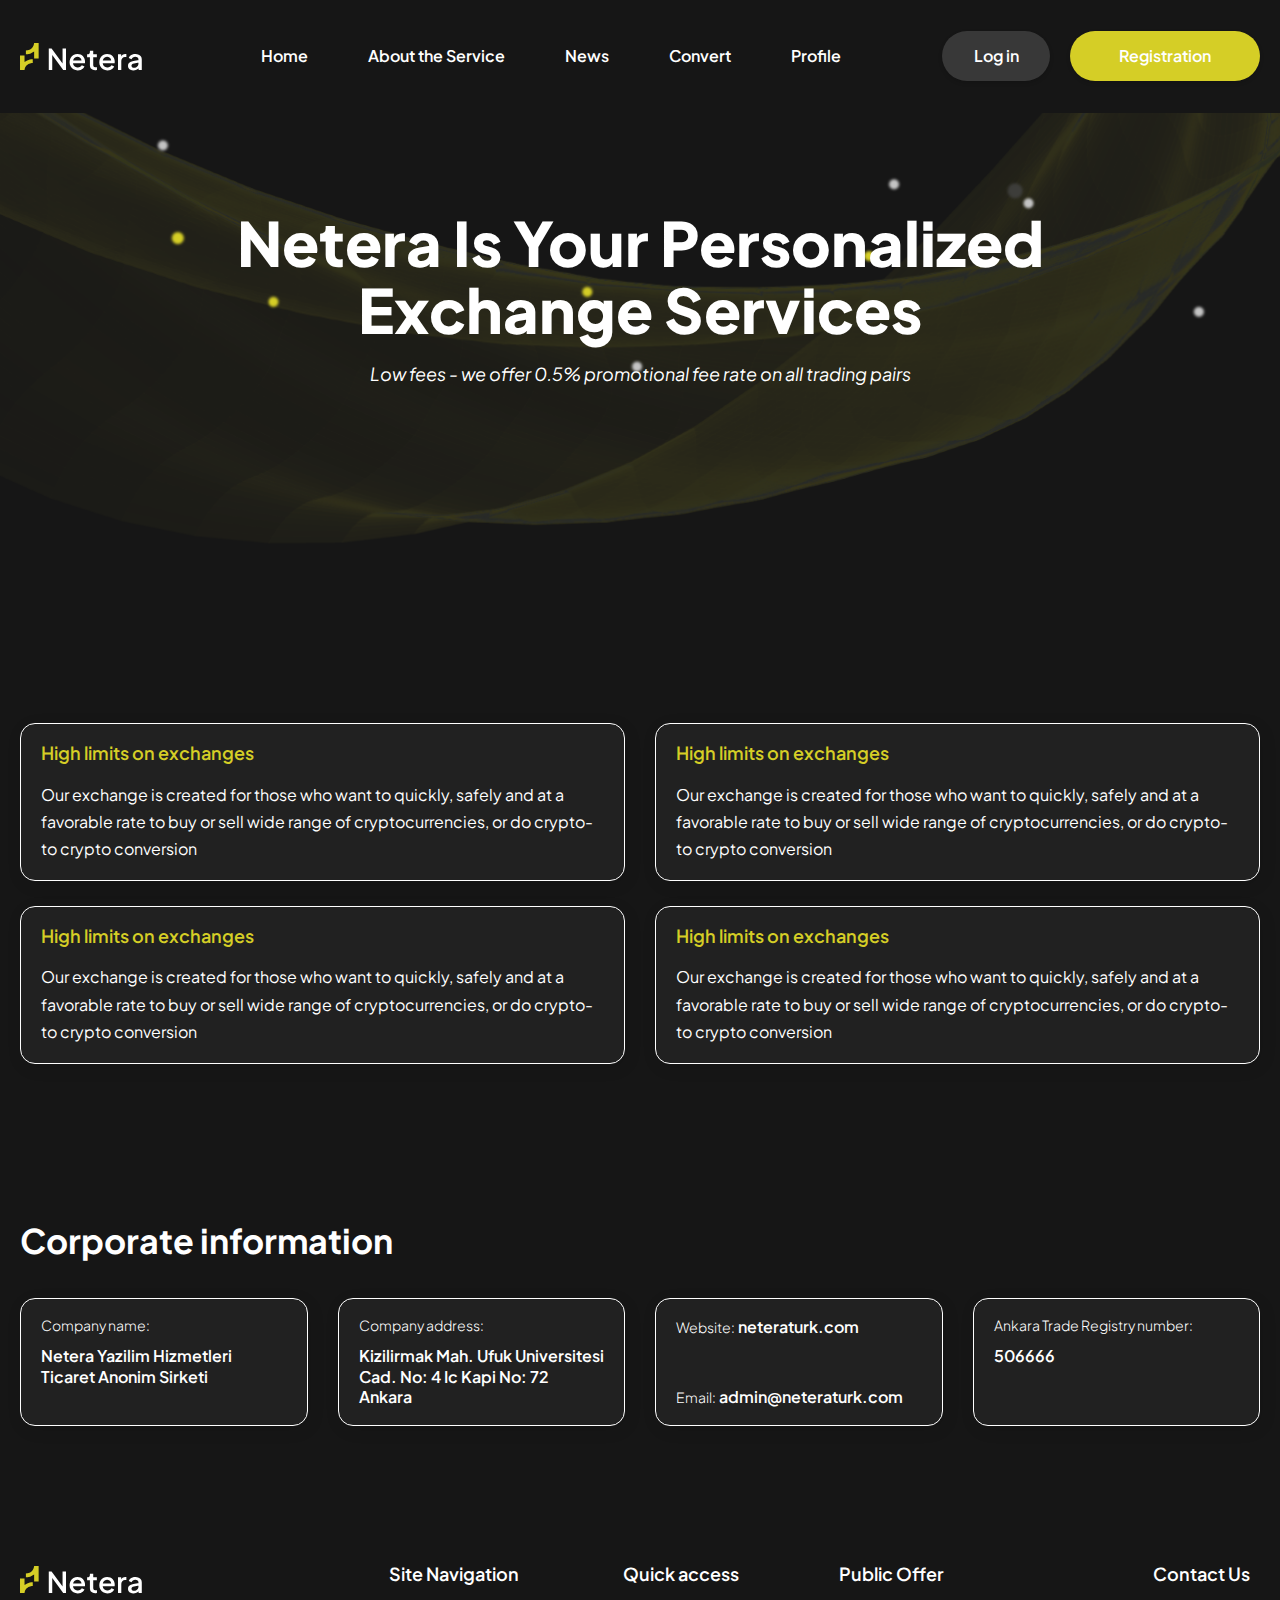
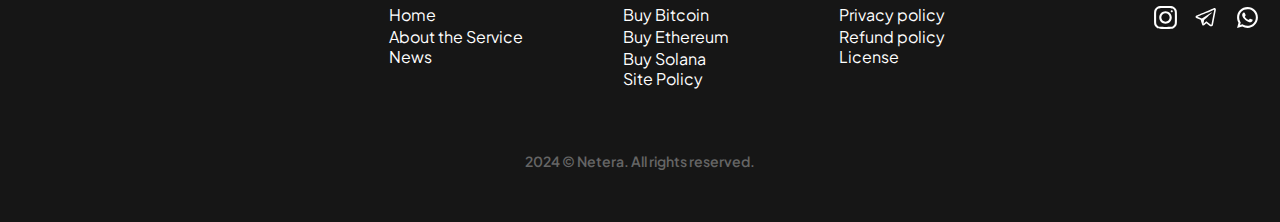
==== commit 8f3aafac: "15-07 structure" ====
--- a/about.html
+++ b/about.html
@@ -18,18 +18,23 @@
                     <img src="assets/images/logo/logo.svg" title="" alt="" class="logo-img" />
                 </a>
                 <div class="menu-wrap">
-                    <a href="/index.html" class="logo visible-m">
+                    <a href="index.html" class="logo visible-m">
                         <img src="assets/images/logo/logo.svg" title="" alt="" class="logo-pic">
                     </a>
 
                     <div class="menu__inner d-flex jc-sb">
                         <nav class="menu">
                             <ul class="menu-list d-flex al-center">
-                                <li class="menu-item"><a href="/index.html" class="menu-item__link">Home</a></li>
-                                <li class="menu-item"><a href="/about.html" class="menu-item__link">About the
+                                <li class="menu-item"><a href="index.html" class="menu-item__link">Home</a></li>
+                                <li class="menu-item"><a href="about.html" class="menu-item__link">About the
                                         Service</a>
                                 </li>
-                                <li class="menu-item"><a href="/news.html" class="menu-item__link">News</a></li>
+                                <li class="menu-item"><a href="news.html" class="menu-item__link">News</a></li>
+                                <li class="menu-item"><a href="convert.html" class="menu-item__link">Convert</a>
+                                </li>
+                                <li class="menu-item"><a href="profile.html" class="menu-item__link">Profile</a>
+                                </li>
+                                <!-- <li class="menu-item"><a href="news.html" class="menu-item__link">News</a></li> -->
                             </ul>
                         </nav>
                         <div class="header__nav-close header-close">
@@ -38,19 +43,19 @@
                         </div>
                     </div>
                     <div class="btns-wrap visible-m">
-                        <a href="/login.html" class="btn btn-login">
+                        <a href="login.html" class="btn btn-login">
                             Log in
                         </a>
-                        <a href="/registration.html" class="btn btn--yellow">
+                        <a href="registration.html" class="btn btn--yellow">
                             Registration
                         </a>
                     </div>
                 </div>
                 <div class="btns-wrap hidden-m">
-                    <a href="/login.html" class="btn btn-login">
+                    <a href="login.html" class="btn btn-login">
                         Log in
                     </a>
-                    <a href="/registration.html" class="btn btn--yellow">
+                    <a href="registration.html" class="btn btn--yellow">
                         Registration
                     </a>
                 </div>
--- a/assets/css/style.css
+++ b/assets/css/style.css
@@ -1,7 +1,8 @@
 @charset "UTF-8";
+
 * {
   -webkit-box-sizing: border-box;
-          box-sizing: border-box;
+  box-sizing: border-box;
   outline: none;
 }
 
@@ -185,18 +186,18 @@
   display: -ms-flexbox;
   display: flex;
   -webkit-box-pack: center;
-      -ms-flex-pack: center;
-          justify-content: center;
+  -ms-flex-pack: center;
+  justify-content: center;
   -webkit-box-align: center;
-      -ms-flex-align: center;
-          align-items: center;
+  -ms-flex-align: center;
+  align-items: center;
   overflow: hidden;
   text-overflow: ellipsis;
   white-space: nowrap;
   color: #FFFFFF;
   background-color: #161616;
   -webkit-box-shadow: 0px 2px 4px 0px #00000024;
-          box-shadow: 0px 2px 4px 0px #00000024;
+  box-shadow: 0px 2px 4px 0px #00000024;
   min-width: 190px;
 }
 
@@ -204,7 +205,7 @@
   color: #FFFFFF;
   background-color: #D5CE26;
   -webkit-box-shadow: 0px 2px 4px 0px #00000024;
-          box-shadow: 0px 2px 4px 0px #00000024;
+  box-shadow: 0px 2px 4px 0px #00000024;
 }
 
 .btn:hover {
@@ -337,6 +338,7 @@
   background: url(../images/main-page/top-back.png) center no-repeat;
   background-size: cover;
 }
+
 .section-top .col-59 img {
   margin-left: auto;
 }
@@ -376,6 +378,7 @@
   padding-right: 60px;
   position: relative;
 }
+
 .btn--crypto::after {
   position: absolute;
   display: inline-block;
@@ -386,6 +389,7 @@
   right: 5px;
   top: 5px;
 }
+
 .btn--crypto::after {
   background: url(../images/main-page/bitcoin.svg) center no-repeat;
   background-size: auto;
@@ -410,7 +414,7 @@
 
 .tizers-wrap {
   -webkit-transform: translateY(-50%);
-          transform: translateY(-50%);
+  transform: translateY(-50%);
   display: grid;
   gap: 30px;
   grid-template-columns: repeat(auto-fit, minmax(350px, 1fr));
@@ -419,7 +423,7 @@
 .card {
   background: #FFFFFF75;
   -webkit-backdrop-filter: blur(20px);
-          backdrop-filter: blur(20px);
+  backdrop-filter: blur(20px);
   padding: 38px 24px;
   border-radius: 15px;
   -webkit-box-shadow: 2px 4px 15.6px 0px #0000001A;
@@ -432,8 +436,8 @@
   display: flex;
   -webkit-box-orient: vertical;
   -webkit-box-direction: normal;
-      -ms-flex-direction: column;
-          flex-direction: column;
+  -ms-flex-direction: column;
+  flex-direction: column;
 }
 
 .tizer-item__title {
@@ -455,6 +459,7 @@
   border-spacing: 0 10px;
   border-collapse: separate;
 }
+
 .table-courses tbody tr {
   width: 100%;
   -webkit-transition: -webkit-box-shadow 300ms cubic-bezier(0.4, 0, 0.2, 1) 0ms;
@@ -464,9 +469,10 @@
   color: black;
   background: white;
   -webkit-box-shadow: #e2e8f0 0px 1px 0px;
-          box-shadow: #e2e8f0 0px 1px 0px;
+  box-shadow: #e2e8f0 0px 1px 0px;
   border-radius: 16px;
 }
+
 .table-courses td {
   background-color: #ffffff;
   padding: 16px;
@@ -481,24 +487,29 @@
   text-align: left;
   border: none;
 }
+
 .table-courses td:first-child {
   border-top-left-radius: 16px;
   border-bottom-left-radius: 16px;
 }
+
 .table-courses td:not(:first-child) {
   text-align: center;
 }
+
 .table-courses td:nth-child(3) {
   display: -webkit-box;
   display: -ms-flexbox;
   display: flex;
   -webkit-box-pack: center;
-      -ms-flex-pack: center;
-          justify-content: center;
-}
+  -ms-flex-pack: center;
+  justify-content: center;
+}
+
 .table-courses th:not(:first-child) {
   text-align: center;
 }
+
 .table-courses td:last-child {
   border-bottom-right-radius: 16px;
   border-top-right-radius: 16px;
@@ -530,12 +541,13 @@
   display: flex;
   -webkit-box-orient: vertical;
   -webkit-box-direction: normal;
-      -ms-flex-direction: column;
-          flex-direction: column;
+  -ms-flex-direction: column;
+  flex-direction: column;
   -webkit-box-pack: justify;
-      -ms-flex-pack: justify;
-          justify-content: space-between;
-}
+  -ms-flex-pack: justify;
+  justify-content: space-between;
+}
+
 .table-courses__name-inner span {
   margin-right: 0px;
   font-size: 23px;
@@ -564,10 +576,12 @@
   padding: 8px 12px;
   border-radius: 8px;
 }
+
 .table-courses__dinamic.green {
   background: #ecfdf5;
   color: #10b981;
 }
+
 .table-courses__dinamic.red {
   background: #fef2f2;
   color: #ef4444;
@@ -576,6 +590,7 @@
 .section-courses {
   padding-top: 0;
 }
+
 .section-courses .btn {
   margin: 48px auto 0;
 }
@@ -603,6 +618,7 @@
   font-weight: 300;
   line-height: 20.16px;
 }
+
 .section-exchange__text p:not(:first-child) {
   margin-top: 16px;
 }
@@ -616,10 +632,12 @@
   width: -moz-fit-content;
   width: fit-content;
 }
+
 .plus-item:not(:last-child) {
   margin-right: 40px;
   position: relative;
 }
+
 .plus-item:not(:last-child)::after {
   position: absolute;
   display: inline-block;
@@ -630,6 +648,7 @@
   right: -13px;
   top: 15px;
 }
+
 .plus-item:not(:last-child)::after {
   background-color: #FFFFFF;
 }
@@ -640,6 +659,7 @@
   line-height: 37.8px;
   color: #D5CE26;
 }
+
 .plus-item__num span {
   font-size: 16px;
   font-style: italic;
@@ -658,25 +678,31 @@
 .section-buy .customers__wrap {
   margin-top: 40px;
 }
+
 .section-buy .col-59 {
   padding-right: 124px;
 }
+
 .section-buy .col-59 .btn {
   margin-top: 54px;
 }
+
 .section-buy .col-41 {
   background-color: #ffffff;
   padding: 32px 43px;
   border-radius: 15px;
   -webkit-box-shadow: 4px 4px 8px 0px #0000001A;
-          box-shadow: 4px 4px 8px 0px #0000001A;
-}
+  box-shadow: 4px 4px 8px 0px #0000001A;
+}
+
 .section-buy .col-41 .btns-wrap {
   margin-top: 15px;
 }
+
 .section-buy .col-41 .btn {
   width: 100%;
 }
+
 .section-buy .col-41 .btn:not(:first-child) {
   margin-top: 10px;
 }
@@ -696,6 +722,7 @@
   padding-left: 32px;
   position: relative;
 }
+
 .list-done li::before {
   position: absolute;
   display: inline-block;
@@ -706,9 +733,11 @@
   right: auto;
   top: 0;
 }
+
 .list-done li::before {
   background: url(../images/main-page/done.svg) center no-repeat;
 }
+
 .list-done li:not(:first-child) {
   margin-top: 19px;
 }
@@ -718,12 +747,13 @@
   display: -ms-flexbox;
   display: flex;
   -ms-flex-wrap: wrap;
-      flex-wrap: wrap;
+  flex-wrap: wrap;
   -webkit-box-pack: center;
-      -ms-flex-pack: center;
-          justify-content: center;
+  -ms-flex-pack: center;
+  justify-content: center;
   gap: 20px 40px;
 }
+
 .partners-wrap .partner-item {
   width: calc((100% - 200px) / 6);
 }
@@ -795,15 +825,16 @@
 }
 
 .new-select {
-  padding-left: 66px !important;
+  padding-left: 56px !important;
   position: relative;
   display: -webkit-box;
   display: -ms-flexbox;
   display: flex;
   -webkit-box-align: center;
-      -ms-flex-align: center;
-          align-items: center;
-}
+  -ms-flex-align: center;
+  align-items: center;
+}
+
 .new-select::before {
   position: absolute;
   content: "";
@@ -811,7 +842,7 @@
   left: 20px;
   width: 35px;
   height: 35px;
-  background: url(../images/icons/pay/bitcoin.svg) no-repeat center;
+  /* background: url(../images/icons/pay/bitcoin.svg) no-repeat center; */
   background-size: contain;
 }
 
@@ -853,7 +884,7 @@
 
 .new-select.on:after {
   -webkit-transform: rotate(180deg);
-          transform: rotate(180deg);
+  transform: rotate(180deg);
 }
 
 .new-select__list {
@@ -863,7 +894,7 @@
   border: 0.2px solid #FFFFFF;
   border-radius: 15px;
   -webkit-box-shadow: 2px 4px 15.6px 0px #0000001A;
-          box-shadow: 2px 4px 15.6px 0px #0000001A;
+  box-shadow: 2px 4px 15.6px 0px #0000001A;
   cursor: pointer;
   width: 310px;
   max-height: 206px;
@@ -871,16 +902,17 @@
   z-index: 4;
   background: #ffffff;
   -webkit-user-select: none;
-     -moz-user-select: none;
-      -ms-user-select: none;
-          user-select: none;
+  -moz-user-select: none;
+  -ms-user-select: none;
+  user-select: none;
   padding: 12px 16px;
   overflow: auto;
   scrollbar-width: none;
   -ms-overflow-style: none;
 }
+
 .new-select__list span {
-  padding-left: 46px;
+  padding-left: 56px;
 }
 
 .with-search .new-select__list {
@@ -979,12 +1011,14 @@
   gap: 65px;
   grid-template-columns: repeat(auto-fit, minmax(350px, 1fr));
 }
+
 .news-wrap .news-item__title {
   font-size: 18px;
   font-weight: 600;
   line-height: 22.68px;
   color: #000000;
 }
+
 .news-wrap .news-item__prev-text {
   margin-top: 57px;
   font-size: 14px;
@@ -997,18 +1031,21 @@
 footer {
   padding: 60px 0 50px;
 }
+
 footer .footer-menu__title {
   font-size: 18px;
   font-weight: 600;
   line-height: 22.68px;
   margin-bottom: 19px;
 }
+
 footer .menu-item a {
   font-size: 16px;
   font-weight: 400;
   line-height: 20.16px;
   padding: 0;
 }
+
 footer .menu-item:not(:last-child) {
   margin-top: 2px;
   margin-right: 0;
@@ -1030,9 +1067,11 @@
   width: -moz-fit-content;
   width: fit-content;
 }
+
 .socials-links svg {
   fill: #ffffff;
 }
+
 .socials-links svg:hover {
   fill: #D5CE26;
 }
@@ -1042,12 +1081,13 @@
   display: -ms-flexbox;
   display: flex;
   -webkit-box-pack: center;
-      -ms-flex-pack: center;
-          justify-content: center;
+  -ms-flex-pack: center;
+  justify-content: center;
   -webkit-box-align: center;
-      -ms-flex-align: center;
-          align-items: center;
-}
+  -ms-flex-align: center;
+  align-items: center;
+}
+
 .social-link__item:not(:last-child) {
   margin-right: 16px;
 }
@@ -1066,6 +1106,7 @@
   max-width: 1000px;
   margin: 0 auto;
 }
+
 .page-about .section-top__title,
 .page-about .section-top__text {
   text-align: center;
@@ -1080,7 +1121,7 @@
 .card-transparent {
   border: 0.2px solid #FFFFFF;
   -webkit-box-shadow: 2px 4px 15.6px 0px #0000001A;
-          box-shadow: 2px 4px 15.6px 0px #0000001A;
+  box-shadow: 2px 4px 15.6px 0px #0000001A;
   background: #FFFFFF0D;
   padding: 18px 20px;
   border-radius: 15px;
@@ -1111,24 +1152,27 @@
   font-weight: 600;
   line-height: 20.16px;
 }
+
 .company-info-item .card-transparent {
   padding: 12px 20px;
 }
+
 .company-info-item:not(:nth-child(3)) .company-info-item__title {
   display: block;
   margin-bottom: 12px;
 }
+
 .company-info-item:nth-child(3) {
   display: -webkit-box;
   display: -ms-flexbox;
   display: flex;
   -webkit-box-orient: vertical;
   -webkit-box-direction: normal;
-      -ms-flex-direction: column;
-          flex-direction: column;
+  -ms-flex-direction: column;
+  flex-direction: column;
   -webkit-box-pack: justify;
-      -ms-flex-pack: justify;
-          justify-content: space-between;
+  -ms-flex-pack: justify;
+  justify-content: space-between;
 }
 
 .company-info-item__title {
@@ -1154,6 +1198,7 @@
   text-align: center;
   color: #ffffff;
 }
+
 .form__desc a {
   color: #D5CE26;
 }
@@ -1166,6 +1211,7 @@
 .form {
   max-width: 516px;
 }
+
 .form .title {
   text-align: center;
 }
@@ -1173,12 +1219,13 @@
 .form__inner {
   margin-top: 33px;
   -webkit-box-shadow: 2px 4px 15.6px 0px #0000001A;
-          box-shadow: 2px 4px 15.6px 0px #0000001A;
+  box-shadow: 2px 4px 15.6px 0px #0000001A;
   padding: 20px;
   background: #FFFFFF1A;
   border-radius: 15px;
 }
-#enterForm .form__inner ~ a {
+
+#enterForm .form__inner~a {
   display: block;
   margin-left: auto;
   margin-top: 6px;
@@ -1231,22 +1278,27 @@
 #registrationForm.form {
   max-width: 566px;
 }
+
 #registrationForm .form__inputs-wrap {
   display: -webkit-box;
   display: -ms-flexbox;
   display: flex;
   -ms-flex-wrap: wrap;
-      flex-wrap: wrap;
+  flex-wrap: wrap;
   -webkit-box-pack: justify;
-      -ms-flex-pack: justify;
-          justify-content: space-between;
-}
+  -ms-flex-pack: justify;
+  justify-content: space-between;
+}
+
 #registrationForm .input-wrap {
   width: 100%;
 }
-#registrationForm .input-wrap:first-child, #registrationForm .input-wrap:nth-child(2) {
+
+#registrationForm .input-wrap:first-child,
+#registrationForm .input-wrap:nth-child(2) {
   width: calc((100% - 10px) / 2);
 }
+
 #registrationForm .input-wrap:nth-child(2) {
   margin-top: 0;
 }
@@ -1267,8 +1319,8 @@
 input.checkbox-input {
   display: none;
   -webkit-appearance: none;
-     -moz-appearance: none;
-          appearance: none;
+  -moz-appearance: none;
+  appearance: none;
   position: absolute;
   border: 0;
 }
@@ -1318,7 +1370,7 @@
   opacity: 0;
 }
 
-input.checkbox-input:checked + .consent-checkbox-label:after {
+input.checkbox-input:checked+.consent-checkbox-label:after {
   opacity: 1;
 }
 
@@ -1326,9 +1378,11 @@
 header.header-account {
   padding: 14px 0 0 0;
 }
+
 header.header-account .menu-item a {
   padding: 24px 0;
 }
+
 header.header-account .menu-item:not(:last-child) {
   margin-right: 50px;
 }
@@ -1341,11 +1395,12 @@
   width: 50px;
   margin-left: 12px;
 }
+
 .account__pic-wrap img {
   width: 100%;
   height: 100%;
   -o-object-fit: cover;
-     object-fit: cover;
+  object-fit: cover;
 }
 
 .account__data {
@@ -1354,11 +1409,11 @@
   display: flex;
   -webkit-box-orient: vertical;
   -webkit-box-direction: normal;
-      -ms-flex-direction: column;
-          flex-direction: column;
+  -ms-flex-direction: column;
+  flex-direction: column;
   -webkit-box-pack: justify;
-      -ms-flex-pack: justify;
-          justify-content: space-between;
+  -ms-flex-pack: justify;
+  justify-content: space-between;
 }
 
 .account__name {
@@ -1384,14 +1439,17 @@
   height: 30px;
   cursor: pointer;
 }
+
 .account__burger span {
   -webkit-transition: all 0.3s ease-in-out;
   transition: all 0.3s ease-in-out;
 }
+
 header.header-account .account__burger .menu-item a {
   padding: 3px 0;
   margin-left: auto;
 }
+
 header.header-account .account__burger .menu-item:not(:last-child) {
   margin-right: 0;
 }
@@ -1400,14 +1458,16 @@
   top: 50%;
   width: 40px;
   -webkit-transform: rotate(45deg);
-          transform: rotate(45deg);
-}
+  transform: rotate(45deg);
+}
+
 .account__burger.opened span::before {
   display: none;
 }
+
 .account__burger.opened span:after {
   -webkit-transform: rotate(-90deg);
-          transform: rotate(-90deg);
+  transform: rotate(-90deg);
   width: 40px;
   top: 0;
 }
@@ -1458,12 +1518,12 @@
   right: 0;
   border: 0.2px solid #FFFFFF;
   -webkit-box-shadow: 2px 4px 15.6px 0px #0000001A;
-          box-shadow: 2px 4px 15.6px 0px #0000001A;
+  box-shadow: 2px 4px 15.6px 0px #0000001A;
   background: #0000001A;
   padding: 14px 24px;
   border-radius: 15px;
   -webkit-backdrop-filter: blur(20px);
-          backdrop-filter: blur(20px);
+  backdrop-filter: blur(20px);
 }
 
 .account__menu-wrap.opened {
@@ -1474,10 +1534,12 @@
 .header-bottom {
   background-color: #2E2E2E;
 }
+
 .header-bottom .header__wrap {
   padding-right: 60px;
   padding-left: 213px;
 }
+
 .header-bottom .menu-item a:not(:last-child) {
   padding: 20px 0;
   margin-right: 55px;
@@ -1491,7 +1553,7 @@
 .account-card {
   padding: 20px 30px;
   -webkit-box-shadow: 2px 4px 15.6px 0px #0000001A;
-          box-shadow: 2px 4px 15.6px 0px #0000001A;
+  box-shadow: 2px 4px 15.6px 0px #0000001A;
   background: #FFFFFF1A;
   border-radius: 15px;
 }
@@ -1507,6 +1569,7 @@
 .page-convert .select-wrap {
   position: relative;
 }
+
 .page-convert .select-wrap input {
   color: #ffffff;
   font-style: normal;
@@ -1515,9 +1578,11 @@
   line-height: 27.72px;
   text-align: left;
 }
+
 .page-convert .select-wrap input {
   height: 80px;
 }
+
 .page-convert .select-wrap .select__inner {
   position: absolute;
   background-color: transparent;
@@ -1528,6 +1593,7 @@
   width: -moz-fit-content;
   width: fit-content;
 }
+
 .page-convert .select-wrap .select__inner select,
 .page-convert .select-wrap .select__inner .new-select {
   background-color: transparent;
@@ -1550,38 +1616,56 @@
 .text-in-border {
   border: 0.5px solid #FFFFFF;
   -webkit-box-shadow: 2px 4px 15.6px 0px #0000001A;
-          box-shadow: 2px 4px 15.6px 0px #0000001A;
+  box-shadow: 2px 4px 15.6px 0px #0000001A;
   border-radius: 15px;
   padding: 10px 26px;
   color: #2EAB0E;
 }
 
+.convert-items {
+  display: flex;
+  flex-direction: column;
+  gap: 12px;
+  position: relative;
+}
+
+.convert-items.reverse {
+  flex-direction: column-reverse;
+}
+
 .convert-item__row:not(:first-child) {
   margin-top: 14px;
 }
 
+.convert-item__row:last-child {
+  height: 42px;
+}
+
 .convert-item {
-  position: relative;
-}
-.convert-item:not(:first-child) {
-  margin-top: 12px;
+  height: 220px;
 }
 
 .btn-change {
+  cursor: pointer;
   width: 80px;
   height: 80px;
   border-radius: 50%;
   background-color: #D5CE26;
   position: absolute;
   left: calc(50% - 40px);
-  top: 0;
-  -webkit-transform: translateY(-50%);
-          transform: translateY(-50%);
+  top: 186px;
   z-index: 3;
   background-image: url(../images/icons/change.svg);
   background-repeat: no-repeat;
   background-position: center;
   background-size: 40%;
+  transition: transform 0.5s;
+  transform-origin: center;
+}
+
+.rotate {
+  transform-origin: center;
+  transform: rotate(180deg);
 }
 
 .section-convert__info {
@@ -1600,6 +1684,7 @@
   line-height: 27.72px;
   text-align: left;
   padding-right: 70px;
+  width: 186px;
 }
 
 .page-convert .new-select:after {
@@ -1620,7 +1705,7 @@
 
 .page-convert .new-select.on:after {
   -webkit-transform: rotate(-135deg);
-          transform: rotate(-135deg);
+  transform: rotate(-135deg);
   top: 30px;
 }
 
@@ -1628,7 +1713,7 @@
   top: 62px;
   background: #0000001A;
   -webkit-backdrop-filter: blur(20px);
-          backdrop-filter: blur(20px);
+  backdrop-filter: blur(20px);
 }
 
 .new-select__list input[type="search"] {
@@ -1693,12 +1778,14 @@
 .banners-swiper {
   position: relative;
 }
+
 .banners-swiper img {
   width: 100%;
   height: 100%;
   -o-object-fit: cover;
-     object-fit: cover;
-}
+  object-fit: cover;
+}
+
 .banners-swiper .swiper-slide {
   min-height: 120px;
 }
@@ -1708,6 +1795,7 @@
   bottom: 10% !important;
   z-index: 2;
 }
+
 .swiper-pagination-banners .swiper-pagination-bullet {
   width: 20px;
   height: 20px;
@@ -1716,10 +1804,12 @@
   border-radius: 100%;
   cursor: pointer;
 }
+
 .swiper-pagination-banners .swiper-pagination-bullet-active {
   background: #ffffff;
 }
-.swiper-container-horizontal > .swiper-pagination-banners.swiper-pagination-bullets .swiper-pagination-bullet {
+
+.swiper-container-horizontal>.swiper-pagination-banners.swiper-pagination-bullets .swiper-pagination-bullet {
   margin: 0px 11px;
 }
 
@@ -1732,18 +1822,21 @@
   margin-left: 0;
   margin-right: 20px;
 }
+
 .section-account-info .account__pic-wrap img {
   width: 100%;
   height: 100%;
   -o-object-fit: cover;
-     object-fit: cover;
-}
+  object-fit: cover;
+}
+
 .section-account-info .account__name {
   font-size: 20px;
   font-weight: 600;
   line-height: 25.2px;
   text-align: center;
 }
+
 .section-account-info .account__name,
 .section-account-info .account__email {
   text-align: left;
@@ -1759,10 +1852,11 @@
   color: #A7A7A7;
   border: 0.2px solid #FFFFFF;
   -webkit-box-shadow: 2px 4px 15.6px 0px #0000001A;
-          box-shadow: 2px 4px 15.6px 0px #0000001A;
+  box-shadow: 2px 4px 15.6px 0px #0000001A;
   border-radius: 15px;
   cursor: pointer;
 }
+
 .history-btn p {
   margin-left: 10px;
 }
@@ -1774,16 +1868,20 @@
   display: flex;
   -webkit-box-orient: vertical;
   -webkit-box-direction: normal;
-      -ms-flex-direction: column;
-          flex-direction: column;
+  -ms-flex-direction: column;
+  flex-direction: column;
   -webkit-box-pack: justify;
-      -ms-flex-pack: justify;
-          justify-content: space-between;
-}
-.account-item:first-child, .account-item:last-child {
+  -ms-flex-pack: justify;
+  justify-content: space-between;
+}
+
+.account-item:first-child,
+.account-item:last-child {
   width: 26%;
 }
-.account-item:nth-child(2), .account-item:nth-child(3) {
+
+.account-item:nth-child(2),
+.account-item:nth-child(3) {
   width: 20%;
 }
 
@@ -1794,6 +1892,7 @@
 .account-options-wrap {
   margin-top: 13px;
 }
+
 .account-options-wrap .account-card {
   width: calc((100% - 20px) / 2);
 }
@@ -1804,6 +1903,7 @@
   cursor: pointer;
   text-align: center;
 }
+
 .option-item.card-transparent .option-item__name {
   margin-left: 26px;
 }
@@ -1816,7 +1916,7 @@
   margin-top: 17px;
   background: linear-gradient(359.17deg, #D5CE26 0.59%, #6F6B14 99.17%);
   -webkit-box-shadow: 2px 4px 15.6px 0px #0000001A;
-          box-shadow: 2px 4px 15.6px 0px #0000001A;
+  box-shadow: 2px 4px 15.6px 0px #0000001A;
   padding: 20px 30px 30px 48px;
   border-radius: 15px;
   height: 191px;
@@ -1834,6 +1934,7 @@
   line-height: 40.32px;
   margin-top: 14px;
 }
+
 .option-item__balance:last-child {
   font-size: 24px;
   font-weight: 300;
@@ -1862,16 +1963,17 @@
   display: -ms-flexbox;
   display: flex;
   -webkit-box-pack: center;
-      -ms-flex-pack: center;
-          justify-content: center;
+  -ms-flex-pack: center;
+  justify-content: center;
   -webkit-box-align: center;
-      -ms-flex-align: center;
-          align-items: center;
+  -ms-flex-align: center;
+  align-items: center;
 }
 
 .methods .option-item.card-transparent {
   width: 100%;
 }
+
 .methods .option-item.card-transparent:not(:first-child) {
   margin-top: 16px;
 }
@@ -1892,6 +1994,7 @@
   line-height: 20.16px;
   color: #D5CE26;
 }
+
 .section-assets__link svg {
   margin-left: 6px;
 }
@@ -1899,35 +2002,42 @@
 .page-account table {
   border-collapse: separate;
 }
+
 .page-account .table-courses tbody tr,
 .page-account .table-courses td {
   background: #ffffff0f;
   color: #ffffff;
 }
+
 .page-account .table-courses tbody tr {
   -webkit-box-shadow: 2px 4px 15.6px 0px #0000001A;
-          box-shadow: 2px 4px 15.6px 0px #0000001A;
+  box-shadow: 2px 4px 15.6px 0px #0000001A;
   border: 0.2px solid #FFFFFF;
   border-bottom: 1px solid #ccc;
   /* добавляем границу внизу строки */
 }
+
 .page-account .table-courses tbody td:not(:first-child),
 .page-account .table-courses tbody tr:not(:first-child) {
   display: table-cell;
   text-align: end;
 }
+
 .page-account .table-courses__name-inner span {
   color: #ffffff;
 }
+
 .page-account .table-courses__name-inner {
   color: #ffffff;
 }
+
 .page-account .btns-wrap {
   display: -webkit-inline-box;
   display: -ms-inline-flexbox;
   display: inline-flex;
   text-align: end;
 }
+
 .page-account .btns-wrap .btn:last-child {
   margin-left: 13px;
 }
@@ -1955,14 +2065,16 @@
   .account-options-wrap .account-card {
     width: 100%;
   }
+
   .account-options-wrap .account-card:not(:first-child) {
     margin-top: 13px;
   }
 }
+
 @media screen and (max-width: 1220px) {
   .tizers-wrap {
     -webkit-transform: translateY(0);
-            transform: translateY(0);
+    transform: translateY(0);
   }
 
   .section-top {
@@ -1983,9 +2095,11 @@
   .header-account .menu__inner {
     display: none;
   }
+
   .header-account .header-bottom {
     display: none;
   }
+
   .header-account .account__menu-wrap {
     width: 200px;
     overflow-y: scroll;
@@ -2008,6 +2122,7 @@
     padding-top: 60px;
   }
 }
+
 @media screen and (max-width: 1010px) {
   .col-100-m {
     width: 100% !important;
@@ -2064,11 +2179,11 @@
     display: -ms-flexbox;
     display: flex;
     -webkit-box-pack: center;
-        -ms-flex-pack: center;
-            justify-content: center;
+    -ms-flex-pack: center;
+    justify-content: center;
     -webkit-box-align: center;
-        -ms-flex-align: center;
-            align-items: center;
+    -ms-flex-align: center;
+    align-items: center;
     overflow-y: scroll;
   }
 
@@ -2084,14 +2199,15 @@
   header .menu-list {
     -webkit-box-orient: vertical;
     -webkit-box-direction: normal;
-        -ms-flex-direction: column;
-            flex-direction: column;
+    -ms-flex-direction: column;
+    flex-direction: column;
     margin-top: 100px;
   }
 
   header .menu-item:not(:last-child) {
     margin-right: 0;
   }
+
   header .menu-item:not(:first-child) {
     margin-top: 30px;
   }
@@ -2129,8 +2245,8 @@
   .footer__wrap {
     -webkit-box-orient: vertical;
     -webkit-box-direction: normal;
-        -ms-flex-direction: column;
-            flex-direction: column;
+    -ms-flex-direction: column;
+    flex-direction: column;
     gap: 40px;
   }
 
@@ -2138,7 +2254,9 @@
     gap: 40px 60px;
   }
 }
+
 @media screen and (max-width: 800px) {
+
   .table-courses td:nth-child(3),
   .table-courses td:last-child,
   .table-courses th:nth-child(3),
@@ -2192,6 +2310,7 @@
     padding: 10px;
   }
 }
+
 @media screen and (max-width: 640px) {
   .page:not(.page-main) .section-top {
     padding-bottom: 50px;
@@ -2250,8 +2369,8 @@
   .plus-items-wrap {
     -webkit-box-orient: vertical;
     -webkit-box-direction: normal;
-        -ms-flex-direction: column;
-            flex-direction: column;
+    -ms-flex-direction: column;
+    flex-direction: column;
   }
 
   .plus-item:not(:last-child) {
@@ -2278,8 +2397,8 @@
   .result__inner {
     -webkit-box-orient: vertical;
     -webkit-box-direction: normal;
-        -ms-flex-direction: column;
-            flex-direction: column;
+    -ms-flex-direction: column;
+    flex-direction: column;
   }
 
   .currency__title {
@@ -2303,8 +2422,8 @@
 
   .footer__inner {
     -webkit-box-pack: start;
-        -ms-flex-pack: start;
-            justify-content: flex-start;
+    -ms-flex-pack: start;
+    justify-content: flex-start;
   }
 
   .socials-links {
@@ -2315,9 +2434,11 @@
     margin-top: 40px;
   }
 
-  #registrationForm .input-wrap:first-child, #registrationForm .input-wrap:nth-child(2) {
+  #registrationForm .input-wrap:first-child,
+  #registrationForm .input-wrap:nth-child(2) {
     width: 100%;
   }
+
   #registrationForm .input-wrap:nth-child(2) {
     margin-top: 6px;
   }
@@ -2330,13 +2451,12 @@
     width: 60px;
     height: 60px;
     left: calc(50% - 25px);
-    top: -10px;
     -webkit-transform: 0;
-            transform: 0;
-  }
-
-  .convert-item:not(:first-child) {
-    margin-top: 22px;
+    transform: 0;
+  }
+
+  .page-convert .new-select {
+    width: 160px;
   }
 
   .section-convert__btn {
@@ -2410,6 +2530,7 @@
     display: none;
   }
 }
+
 @media screen and (max-width: 500px) {
   .container {
     padding: 0 14px;
@@ -2445,14 +2566,15 @@
     padding-right: 40px;
   }
 }
-[data-value="bitcoin"] {
-  position: relative;
-}
-
-[data-value="bitcoin"]::after {
+
+[data-value="Bitcoin"] {
+  position: relative;
+}
+
+[data-value="Bitcoin"]::before {
   position: absolute;
   top: calc(50% - 17px);
-  left: 0;
+  left: 10px;
   content: "";
   width: 35px;
   height: 35px;
@@ -2464,10 +2586,10 @@
   position: relative;
 }
 
-[data-value="ada"]::after {
+[data-value="ada"]::before {
   position: absolute;
   top: calc(50% - 17px);
-  left: 0;
+  left: 10px;
   content: "";
   width: 35px;
   height: 35px;
@@ -2479,10 +2601,10 @@
   position: relative;
 }
 
-[data-value="alice"]::after {
+[data-value="alice"]::before {
   position: absolute;
   top: calc(50% - 17px);
-  left: 0;
+  left: 10px;
   content: "";
   width: 35px;
   height: 35px;
@@ -2494,10 +2616,10 @@
   position: relative;
 }
 
-[data-value="bitcoin-cash"]::after {
+[data-value="bitcoin-cash"]::before {
   position: absolute;
   top: calc(50% - 17px);
-  left: 0;
+  left: 10px;
   content: "";
   width: 35px;
   height: 35px;
@@ -2509,10 +2631,10 @@
   position: relative;
 }
 
-[data-value="doge"]::after {
+[data-value="doge"]::before {
   position: absolute;
   top: calc(50% - 17px);
-  left: 0;
+  left: 10px;
   content: "";
   width: 35px;
   height: 35px;
@@ -2524,10 +2646,10 @@
   position: relative;
 }
 
-[data-value="dot"]::after {
+[data-value="dot"]::before {
   position: absolute;
   top: calc(50% - 17px);
-  left: 0;
+  left: 10px;
   content: "";
   width: 35px;
   height: 35px;
@@ -2539,10 +2661,10 @@
   position: relative;
 }
 
-[data-value="eos"]::after {
+[data-value="eos"]::before {
   position: absolute;
   top: calc(50% - 17px);
-  left: 0;
+  left: 10px;
   content: "";
   width: 35px;
   height: 35px;
@@ -2554,10 +2676,10 @@
   position: relative;
 }
 
-[data-value="etc"]::after {
+[data-value="etc"]::before {
   position: absolute;
   top: calc(50% - 17px);
-  left: 0;
+  left: 10px;
   content: "";
   width: 35px;
   height: 35px;
@@ -2569,10 +2691,10 @@
   position: relative;
 }
 
-[data-value="grt"]::after {
+[data-value="grt"]::before {
   position: absolute;
   top: calc(50% - 17px);
-  left: 0;
+  left: 10px;
   content: "";
   width: 35px;
   height: 35px;
@@ -2584,10 +2706,10 @@
   position: relative;
 }
 
-[data-value="ltc"]::after {
+[data-value="ltc"]::before {
   position: absolute;
   top: calc(50% - 17px);
-  left: 0;
+  left: 10px;
   content: "";
   width: 35px;
   height: 35px;
@@ -2599,10 +2721,10 @@
   position: relative;
 }
 
-[data-value="mana"]::after {
+[data-value="mana"]::before {
   position: absolute;
   top: calc(50% - 17px);
-  left: 0;
+  left: 10px;
   content: "";
   width: 35px;
   height: 35px;
@@ -2614,10 +2736,10 @@
   position: relative;
 }
 
-[data-value="sand"]::after {
+[data-value="sand"]::before {
   position: absolute;
   top: calc(50% - 17px);
-  left: 0;
+  left: 10px;
   content: "";
   width: 35px;
   height: 35px;
@@ -2629,10 +2751,10 @@
   position: relative;
 }
 
-[data-value="shib"]::after {
+[data-value="shib"]::before {
   position: absolute;
   top: calc(50% - 17px);
-  left: 0;
+  left: 10px;
   content: "";
   width: 35px;
   height: 35px;
@@ -2644,10 +2766,10 @@
   position: relative;
 }
 
-[data-value="sol"]::after {
+[data-value="sol"]::before {
   position: absolute;
   top: calc(50% - 17px);
-  left: 0;
+  left: 10px;
   content: "";
   width: 35px;
   height: 35px;
@@ -2659,10 +2781,10 @@
   position: relative;
 }
 
-[data-value="trx"]::after {
+[data-value="trx"]::before {
   position: absolute;
   top: calc(50% - 17px);
-  left: 0;
+  left: 10px;
   content: "";
   width: 35px;
   height: 35px;
@@ -2670,17 +2792,17 @@
   background-size: contain;
 }
 
-[data-value="usdt"] {
-  position: relative;
-}
-
-[data-value="usdt"]::after {
+[data-value="USDT"] {
+  position: relative;
+}
+
+[data-value="USDT"]::before {
   position: absolute;
   top: calc(50% - 17px);
-  left: 0;
+  left: 10px;
   content: "";
   width: 35px;
   height: 35px;
   background: url(../images/icons/pay/usdt.svg) no-repeat center;
   background-size: contain;
-}
+}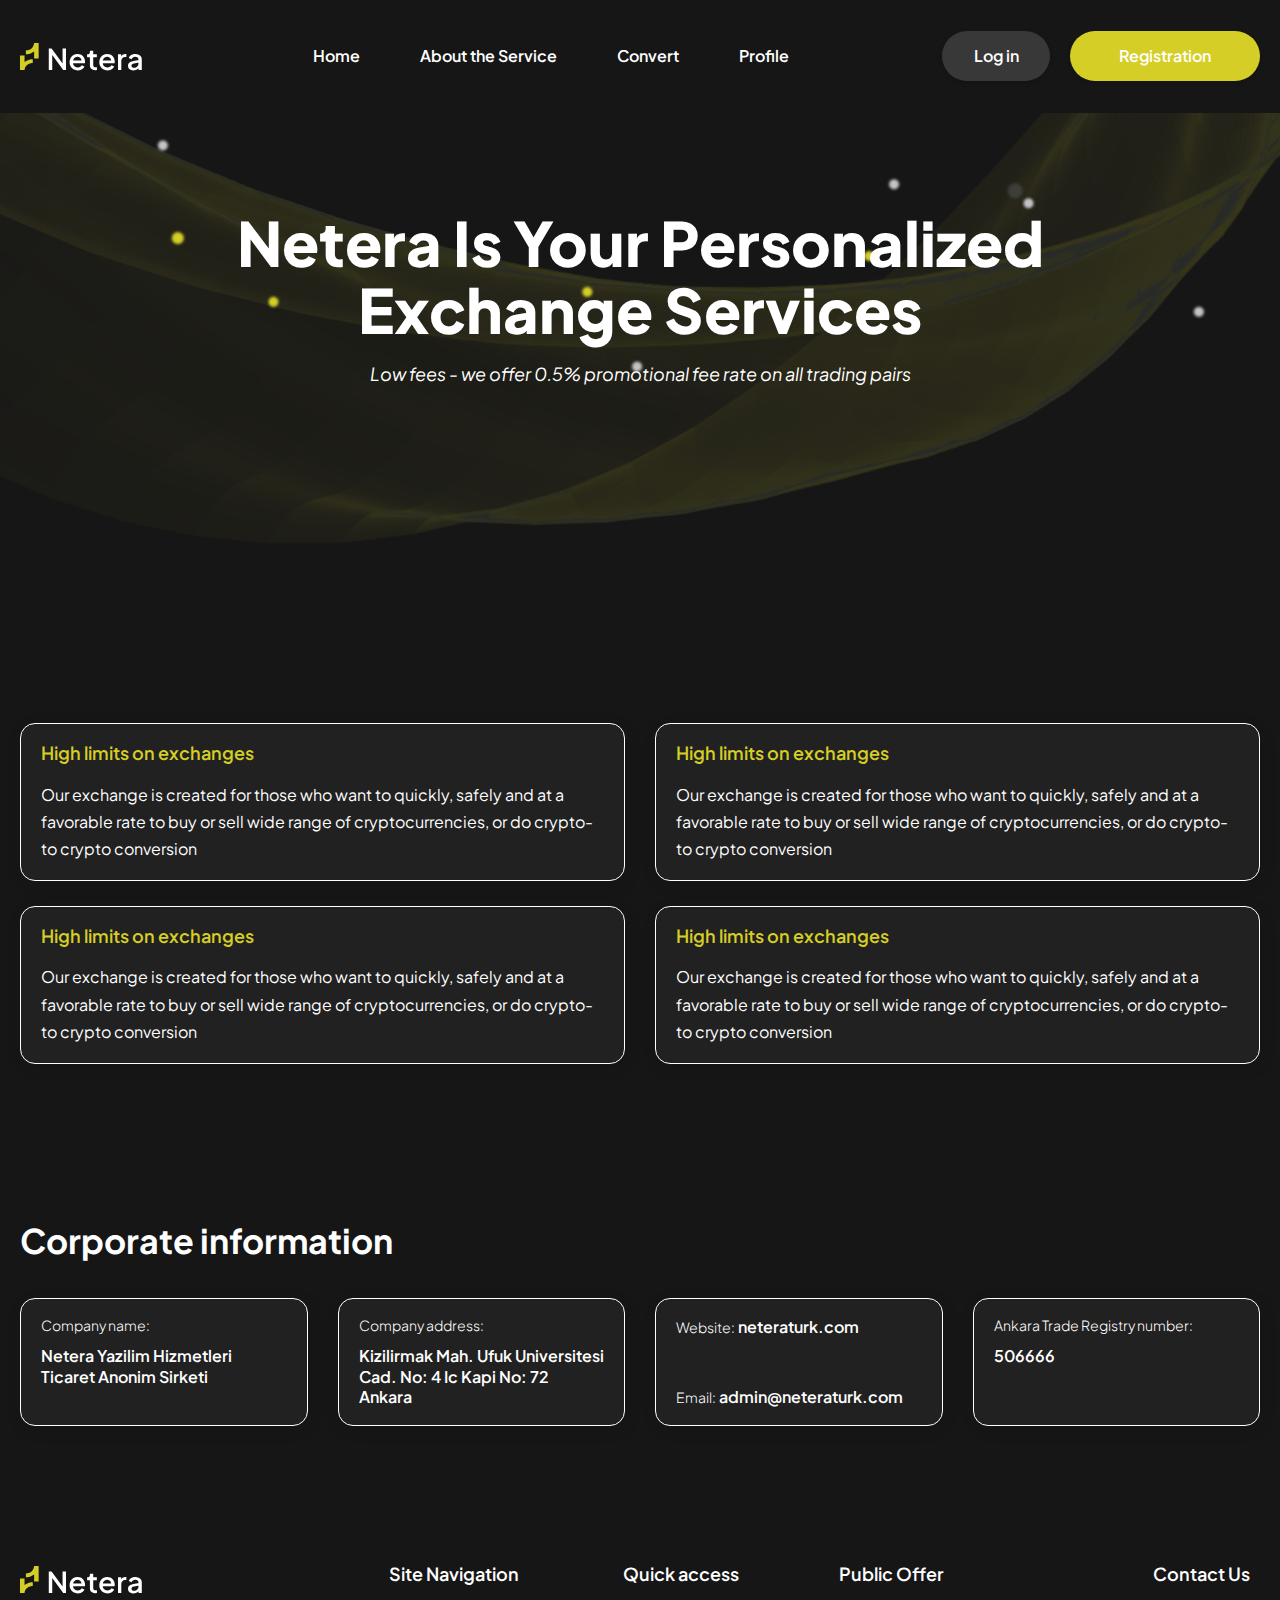
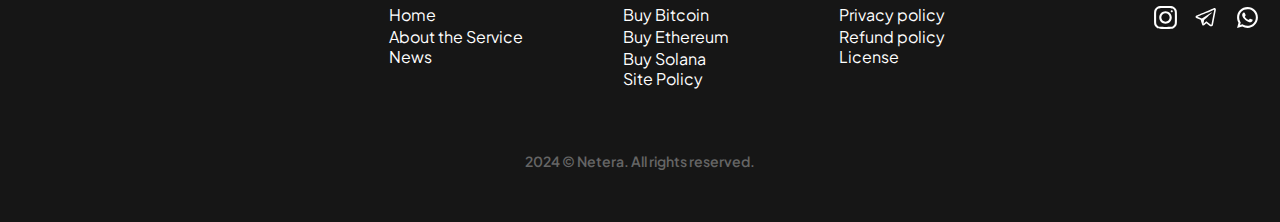
==== commit e966694b: "15-07" ====
--- a/about.html
+++ b/about.html
@@ -14,7 +14,7 @@
     <header class="header nav-block">
         <div class="container">
             <div class="header__wrap w-100 d-flex al-center jc-sb">
-                <a class="logo d-flex al-center" href="/">
+                <a class="logo d-flex al-center" href="index.html">
                     <img src="assets/images/logo/logo.svg" title="" alt="" class="logo-img" />
                 </a>
                 <div class="menu-wrap">
@@ -29,7 +29,6 @@
                                 <li class="menu-item"><a href="about.html" class="menu-item__link">About the
                                         Service</a>
                                 </li>
-                                <li class="menu-item"><a href="news.html" class="menu-item__link">News</a></li>
                                 <li class="menu-item"><a href="convert.html" class="menu-item__link">Convert</a>
                                 </li>
                                 <li class="menu-item"><a href="profile.html" class="menu-item__link">Profile</a>
